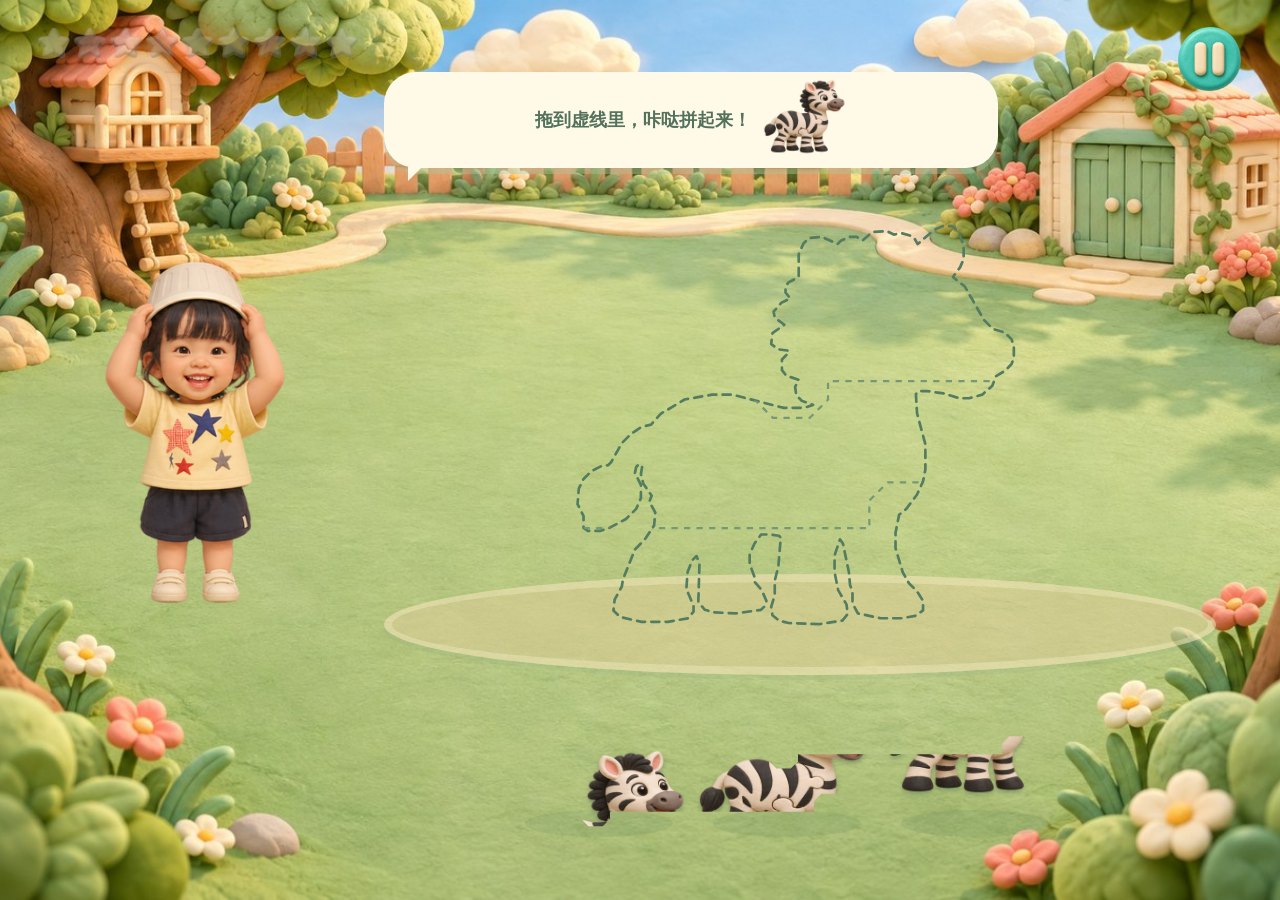
==== games/bucket-captain/index.html @ 5b18e88c "feat(bucket-captain): add personalized randomized drag puzzles" ====
<!doctype html><html lang="zh-CN"><head><meta charset="utf-8"><meta name="viewport" content="width=device-width,initial-scale=1,viewport-fit=cover"><meta name="theme-color" content="#bcd7be"><title>桶桶队长：宝藏大发现</title><link rel="stylesheet" href="game.css?v=169569f08d0a"></head><body><main id="game" class="game"><div class="medals" id="medals" aria-label="完成进度"></div><button class="pause" id="pause" aria-label="暂停" disabled></button><div class="wish"><button id="hint" aria-label="再听一次提示"><span id="instruction">小队长正在准备材料…</span><i class="item" id="wanted" aria-hidden="true"></i></button></div><button id="captain" class="captain" aria-label="和桶桶队长打招呼"><i id="hero" class="hero"></i></button><section class="workshop" aria-label="制作台"><div class="rug"></div><div id="assembly" class="assembly" aria-label="把零件拖到这里"><div id="reference" class="puzzle-reference"></div><div id="slots"></div></div><button id="creation" class="creation item" hidden aria-label="点作品玩耍"><span class="rider" aria-hidden="true"><i class="hero"></i></span></button><div class="build-puff" id="puff" aria-hidden="true">✦</div></section><div class="choices" id="choices" aria-label="拖动拼图零件"></div><button id="next" class="next" hidden aria-label="下一个拼图"><i aria-hidden="true"></i><span>下一站</span></button><div id="feedback" class="feedback" role="status" aria-live="polite"></div><div id="sparkles" aria-hidden="true"></div><div id="menu" class="overlay" hidden><section class="menu" role="dialog" aria-modal="true" aria-labelledby="menu-title"><h1 id="menu-title">小队长，休息一下</h1><div class="menu-actions"><button id="resume" class="menu-option"><i aria-hidden="true"></i><span>继续探险</span></button><button id="sound" class="menu-option" aria-pressed="false"><i aria-hidden="true"></i><span>声音：开</span></button><button id="restart" class="menu-option"><i aria-hidden="true"></i><span>重新探险</span></button></div></section></div></main><script src="game.js?v=169569f08d0a"></script></body></html>
---- games/bucket-captain/game.css ----
:root{font-family:"PingFang SC","Microsoft YaHei",sans-serif;color:#456c58;background:#c9e1cf}*{box-sizing:border-box;-webkit-tap-highlight-color:transparent}html,body{margin:0;width:100%;height:100%;overflow:hidden}button{font:inherit;touch-action:manipulation;cursor:pointer;border:0}button:focus-visible{outline:4px solid #f5c456;outline-offset:4px}[hidden]{display:none!important}.game{position:relative;width:100%;height:100vh;height:var(--screen-height,100vh);overflow:hidden;background:#c9e1cf url('assets/garden.jpg') center/cover no-repeat;isolation:isolate;user-select:none;-webkit-user-select:none}.pause{position:absolute;right:3%;top:3%;z-index:8;width:64px;height:64px;background:url('assets/pause.png') center/contain no-repeat}.medals{position:absolute;left:3%;top:3%;display:flex;z-index:6}.medal{display:block;width:55px;height:55px;margin-right:7px;background:url('assets/star.png') center/contain no-repeat;filter:grayscale(1);opacity:.35}.medal.done{filter:none;opacity:1}.wish{position:absolute;top:10%;left:32%;width:44%;z-index:6}.wish button{position:relative;display:flex;align-items:center;justify-content:center;width:100%;min-height:96px;padding:12px 20px;background:#fff9e8;border-radius:32px;color:#52725c;box-shadow:0 6px 0 #a8c7a466}.wish button:after{content:'';position:absolute;bottom:-13px;left:24px;border-width:14px 14px 0 0;border-style:solid;border-color:#fff9e8 transparent transparent transparent}#instruction{font-size:20px;line-height:1.5;font-weight:700}.item{display:block;background-image:url('assets/items.png');background-repeat:no-repeat;background-size:400% 300%;background-position:calc(var(--c)*33.333333%) calc(var(--r)*50%)}#wanted{width:82px;height:82px;min-width:82px;margin-left:10px}.captain{position:absolute;left:3%;bottom:21%;width:30%;height:58%;z-index:3;padding:0;background:none}.hero{display:block;width:100%;height:100%;background:url('assets/hero.png') 0 center/300% 100% no-repeat;pointer-events:none}.captain.carry{animation:carry 900ms ease-in-out}.captain.cheer{animation:cheer 650ms ease-in-out}.captain.carry .hero{background-position:50% center}.captain.cheer .hero{background-position:100% center}.workshop{position:absolute;left:36%;right:9%;top:30%;bottom:22%}.rug{position:absolute;left:0;right:0;bottom:0;height:32%;border-radius:50%;background:#e6cf9daa;border:8px solid #fff4cd80;box-shadow:0 5px 0 #7da98733}.assembly,.creation{position:absolute;left:15%;top:0;width:70%;height:100%;background-color:transparent;padding:0}.assembly .piece{position:absolute;left:0;top:0;width:100%;height:100%;animation:arrive .5s ease-out}.assembly .piece:nth-child(2){width:52%;height:52%;left:46%;top:40%}.assembly .piece:nth-child(3){width:26%;height:26%;left:38%;top:27%}.creation{transform-origin:center 85%}.build-puff{position:absolute;left:45%;top:45%;font-size:100px;color:#fff5ab;opacity:0;pointer-events:none}.build-puff.show{animation:puff .9s ease-out}.choices{position:absolute;bottom:3%;left:29%;right:7%;height:19%;display:flex;align-items:center;justify-content:center;z-index:7}.choice{position:relative;display:block;width:30%;height:100%;min-height:88px;margin:0 1.5%;border-radius:30px;background:#fff9e8ef;box-shadow:0 6px 0 #adbd8a88;padding:4px}.choice .item{width:100%;height:100%;pointer-events:none}.choice.suggest{animation:nudge 1s ease-in-out 2;box-shadow:0 0 0 5px #f9d774,0 6px 0 #adbd8a88}.choice.nope{animation:nudge .45s}.choice:active{transform:scale(.95)}.wood{background:#b88a57 url('assets/sign.png') center/100% 100% no-repeat;color:#fff6de;text-shadow:0 1px #9c7044;border-radius:18px;padding:24px 20px 12px;font-weight:700;min-height:70px}.next{position:absolute;right:20%;bottom:4%;z-index:7;min-width:220px;min-height:84px;font-size:20px}.feedback{position:absolute;bottom:24%;left:31%;right:4%;text-align:center;font-size:17px;font-weight:bold;color:#466f58;text-shadow:0 1px #fff9db;pointer-events:none}.overlay{position:absolute;inset:0;background:#294c4866;z-index:30;display:flex;align-items:center;justify-content:center}.menu{background:#fff9e8;border:6px solid #f3d798;border-radius:32px;padding:26px;width:340px;max-width:90%;text-align:center}.menu h1{font-size:23px}.menu .wood{display:block;width:100%;margin-top:10px}.overlay.paused~*{animation-play-state:paused}.game.paused *{animation-play-state:paused!important}.burst{position:absolute;width:15px;height:15px;background:url('assets/star.png') center/contain no-repeat;z-index:15;pointer-events:none;animation:burst 1.2s forwards}.creation.rocket{animation:rocket 1.8s ease-in-out}.creation.monster{animation:dance 1.4s ease-in-out}.creation.park{animation:swing 1.6s ease-in-out}.task-1{background-position:40% center}.task-2{background-position:60% center}@keyframes carry{50%{transform:translateX(35%) translateY(-5%)}}@keyframes cheer{50%{transform:translateY(-15px) rotate(-4deg)}}@keyframes arrive{from{opacity:0;transform:translate(-100px,30px) scale(.5)}to{opacity:1;transform:none}}@keyframes puff{30%{opacity:1;transform:scale(1.6) rotate(40deg)}to{opacity:0;transform:scale(2.2) rotate(80deg)}}@keyframes nudge{25%,75%{transform:rotate(-5deg)}50%{transform:rotate(5deg)}}@keyframes rocket{25%{transform:translateY(10px) rotate(-4deg)}65%{transform:translateY(-65vh) rotate(8deg)}66%{opacity:0}67%{transform:translateY(20px);opacity:0}to{transform:none;opacity:1}}@keyframes dance{25%{transform:rotate(-12deg) translateY(-15px)}50%{transform:rotate(12deg)}75%{transform:rotate(-8deg) translateY(-20px)}}@keyframes swing{25%,75%{transform:rotate(-9deg)}50%{transform:rotate(9deg)}}@keyframes burst{to{transform:translate(var(--dx),var(--dy)) rotate(120deg);opacity:0}}
@media(orientation:portrait){.wish{left:10%;width:73%;top:13%}.wish button{min-height:86px}#instruction{font-size:19px}.captain{left:-1%;bottom:25%;width:43%;height:43%}.workshop{left:34%;right:2%;top:32%;bottom:28%}.choices{left:5%;right:5%;bottom:5%;height:18%}.feedback{bottom:25%;left:10%;right:10%}.next{right:20%;left:20%;min-width:0;bottom:6%}.medal{width:45px;height:45px}.pause{width:55px;height:55px}.hero{background-size:300% 100%}}
@media(max-width:600px){#instruction{font-size:16px}#wanted{width:65px;height:65px;min-width:65px}.choice{border-radius:22px}.medal{width:35px;height:35px}.pause{width:48px;height:48px}.feedback{font-size:14px}}@media(prefers-reduced-motion:reduce){*,*:before{animation-duration:.01ms!important;transition-duration:.01ms!important}}
.hero{height:0;padding-bottom:100%;position:absolute;top:50%;transform:translateY(-50%)}.choice:disabled{opacity:.7}.medals,.wish,.pause,.choices,.next{padding-top:env(safe-area-inset-top,0px)}
.rider{display:none;position:absolute;left:40%;top:28%;width:24%;height:24%;overflow:hidden;border:3px solid #73bdd0;border-radius:50%;background:#f8e7b7;pointer-events:none}.creation.rocket .rider{display:block}.rider .hero{width:250%;height:250%;padding:0;left:-75%;top:-12%;transform:none;background-size:300% 100%}

.wood{background-size:100% auto;background-position:center 68%}
/* 材料直接散放在草地上，保留完整、宽松的触摸范围。 */
.choices{height:24%;bottom:1%;left:29%;right:6%;align-items:center}.choice{flex:none;width:30%;height:100%;min-height:88px;margin:0 4px;padding:0;background:transparent;border-radius:0;box-shadow:none;overflow:visible}.choice:before{content:'';position:absolute;left:9%;right:9%;bottom:6%;height:15%;background:#4d785335;border-radius:50%;transform:rotate(var(--tilt,0deg));pointer-events:none}.choice .item{position:absolute;left:5%;top:5%;width:90%;height:90%;transform:rotate(var(--tilt,0deg));pointer-events:none;filter:drop-shadow(0 4px 2px #46694a20)}.choice:nth-child(1){--tilt:-9deg;top:8px}.choice:nth-child(2){--tilt:6deg;top:-10px}.choice:nth-child(3){--tilt:-4deg;top:5px}.choice.suggest{box-shadow:none;animation:nudge 1s ease-in-out 2}.choice.suggest:after{content:'';position:absolute;inset:2%;border:3px dashed #f4c355;border-radius:45%;pointer-events:none}.choice.suggest .item{filter:drop-shadow(0 0 7px #ffe88d)}.choice:disabled{opacity:.8}.choice:focus-visible{outline:3px dashed #f4c355;outline-offset:0;border-radius:35%}.assembly .piece[data-art="12"]{left:10%;top:25%;width:65%;height:50%}.assembly .piece[data-art="13"]{left:58%;top:0;width:42%;height:65%}.assembly .piece[data-art="14"]{left:12%;top:53%;width:70%;height:48%}.creation.zebra{animation:zebra-trot 1.8s ease-in-out}@keyframes zebra-trot{20%{transform:translate(-18px,-10px) rotate(-3deg)}40%{transform:translate(15px,0) rotate(2deg)}60%{transform:translate(35px,-12px) rotate(-2deg)}80%{transform:translate(10px,0)}to{transform:none}}
.menu{width:540px;max-width:92%;padding:28px 24px 24px;border:4px solid #f1d8a8;border-radius:35px;box-shadow:0 10px 0 #52735d22}.menu h1{font-size:24px;margin:0 0 22px}.menu-actions{display:flex;justify-content:center;align-items:flex-start}.menu-option{display:block;flex:1;min-width:0;margin:0 8px;padding:0;background:transparent;color:#4d6d5b;font-weight:bold}.menu-option i{display:block;width:100%;height:112px;background-image:url('assets/menu-icons.png');background-size:300% 100%;background-repeat:no-repeat;pointer-events:none}.menu-option span{display:block;margin-top:7px;font-size:16px;line-height:1.5}.menu-option:active{transform:scale(.95)}#resume i{background-position:0 center}#sound i{background-position:50% center}#restart i{background-position:100% center}#sound[aria-pressed=true] i{filter:grayscale(1);opacity:.55}
@media(orientation:portrait){.choices{left:3%;right:3%;bottom:2%;height:22%}}@media(max-width:600px){.menu{padding:24px 12px}.menu-option{margin:0 4px}.menu-option i{height:90px}.menu-option span{font-size:13px}.menu h1{font-size:21px}.medal{width:31px;height:31px}}@media(prefers-reduced-motion:reduce){.creation.zebra{animation:none}.choice.nope,.choice.suggest{animation:none}}

.menu-option{max-width:130px}.menu-option i{height:0;padding-bottom:100%}
/* 成品轮廓和精确注册的三块互锁拼图，共用同一张成品图。 */
.workshop{left:30%;right:5%;top:24%;bottom:25%}.assembly{pointer-events:none}.assembly.completed{visibility:hidden}.puzzle-reference,.puzzle-slot,.drag-piece,.puzzle-art{position:absolute;left:0;top:0;width:100%;height:100%;background-size:100% 100%;background-repeat:no-repeat;pointer-events:none}.puzzle-reference{opacity:.24;filter:grayscale(.45)}#slots{position:absolute;inset:0}.puzzle-slot{opacity:.08;transition:opacity .15s,filter .15s}.puzzle-slot.hot,.puzzle-slot.hinted{opacity:.6;filter:sepia(.65) saturate(1.8) drop-shadow(0 0 5px #ffe091)}.puzzle-slot.filled{opacity:1;filter:none;animation:click-fit .3s ease-out}.jigsaw-0{-webkit-clip-path:polygon(0 0,100% 0,100% 36%,56% 36%,56% 40%,52% 44%,44% 44%,40% 40%,40% 36%,0 36%);clip-path:polygon(0 0,100% 0,100% 36%,56% 36%,56% 40%,52% 44%,44% 44%,40% 40%,40% 36%,0 36%)}.jigsaw-1{-webkit-clip-path:polygon(0 36%,40% 36%,40% 40%,44% 44%,52% 44%,56% 40%,56% 36%,100% 36%,100% 68%,81% 68%,81% 62%,77% 58%,69% 58%,65% 62%,65% 68%,0 68%);clip-path:polygon(0 36%,40% 36%,40% 40%,44% 44%,52% 44%,56% 40%,56% 36%,100% 36%,100% 68%,81% 68%,81% 62%,77% 58%,69% 58%,65% 62%,65% 68%,0 68%)}.jigsaw-2{-webkit-clip-path:polygon(0 68%,65% 68%,65% 62%,69% 58%,77% 58%,81% 62%,81% 68%,100% 68%,100% 100%,0 100%);clip-path:polygon(0 68%,65% 68%,65% 62%,69% 58%,77% 58%,81% 62%,81% 68%,100% 68%,100% 100%,0 100%)}.choice.puzzle-choice{touch-action:none;-webkit-touch-callout:none;overflow:visible}.choice.puzzle-choice:before{bottom:20%;opacity:.6}.puzzle-art{filter:drop-shadow(0 3px 2px #36584255)}.puzzle-choice:nth-child(n){top:0;--tilt:0deg}.puzzle-choice.placed{opacity:0!important;pointer-events:none}.drag-origin{opacity:.18}.drag-piece{z-index:25;left:auto;top:auto;will-change:left,top;filter:drop-shadow(0 8px 6px #31533b50);pointer-events:none}.game.dragging{touch-action:none}.choice.suggest:after{display:none}.choice.suggest{animation:piece-nudge .9s ease-in-out 2}.choice.suggest .puzzle-art{filter:drop-shadow(0 0 6px #ffdf6c)}.captain{left:1%;width:27%;bottom:23%}.feedback{bottom:25%;font-size:16px}#wanted{display:none}#instruction{font-size:19px}.wish{top:8%;left:30%;width:48%}.wish button{min-height:70px;padding:15px}.rug{height:22%;opacity:.7}@keyframes click-fit{0%{filter:brightness(1.7)}50%{filter:brightness(1.2)}100%{filter:none}}@keyframes piece-nudge{50%{transform:translateY(-10px)}}@media(orientation:portrait){.workshop{left:19%;right:3%;top:27%;bottom:28%}.captain{left:-6%;width:30%;height:32%;bottom:25%;z-index:4}.wish{left:7%;width:79%;top:12%}.feedback{left:5%;right:5%;bottom:25%;font-size:14px}.choices{left:3%;right:3%;bottom:2%}}@media(max-width:600px){#instruction{font-size:15px}.wish button{min-height:60px;padding:12px}.captain{width:32%;left:-6%}}@media(prefers-reduced-motion:reduce){.puzzle-slot.filled,.choice.suggest{animation:none}}
/* 完整软陶箭头按钮，不裁切木牌。 */
.next{left:auto;right:12%;bottom:3%;width:120px;height:132px;min-width:0;min-height:0;padding:0;background:transparent;border:0;border-radius:0;box-shadow:none;color:#3e6c54;text-shadow:0 1px #fff7db;font-size:18px;text-align:center}.next i{display:block;width:100px;height:100px;margin:0 auto 5px;background:url('assets/next.png') center/contain no-repeat;pointer-events:none}.next span{display:block;line-height:1.4;white-space:nowrap}.next:active i{transform:scale(.93)}.medals{max-width:70%;flex-wrap:wrap}.medal{width:32px;height:32px;margin-right:4px}.creation.giraffe{animation:swing 1.6s ease-in-out}.creation.ultraman{animation:dance 1.3s ease-in-out}.creation.bear{animation:dance 1.6s ease-in-out}.creation.koala{animation:swing 1.8s ease-in-out}.creation.cake{animation:cheer 1.4s ease-in-out}@media(orientation:portrait){.next{left:auto;right:10%;bottom:3%;width:120px;height:132px;min-width:0}}@media(max-width:600px){.medal{width:23px;height:23px;margin-right:3px}.next{width:110px;height:120px;font-size:16px}.next i{width:88px;height:88px}}
/* 只显示虚线轮廓，成品参考放在对话气泡里。 */
.puzzle-reference{opacity:1;filter:none;background-size:100% 100%}.puzzle-slot{opacity:0}.puzzle-slot.hot,.puzzle-slot.hinted{opacity:0;filter:none}.puzzle-slot.filled{opacity:1}.puzzle-slot.hot:before,.puzzle-slot.hinted:before{content:'';position:absolute;inset:0;background:#fff1aa77}.wish #wanted{display:block;width:84px;height:84px;min-width:84px;margin-left:12px;flex:none;background-repeat:no-repeat}#instruction{font-size:18px}.wish button{min-height:92px;padding:6px 15px}.drag-piece{filter:drop-shadow(0 7px 6px #31533b55)}@media(max-width:600px){.wish #wanted{width:65px;height:65px;min-width:65px;margin-left:7px}#instruction{font-size:14px}.wish button{min-height:72px}}
.puzzle-slot.hot,.puzzle-slot.hinted{opacity:1;filter:drop-shadow(0 0 4px #ffcf45);background-image:var(--outline-art)!important;background-color:transparent}.puzzle-slot.hot:before,.puzzle-slot.hinted:before{display:none}
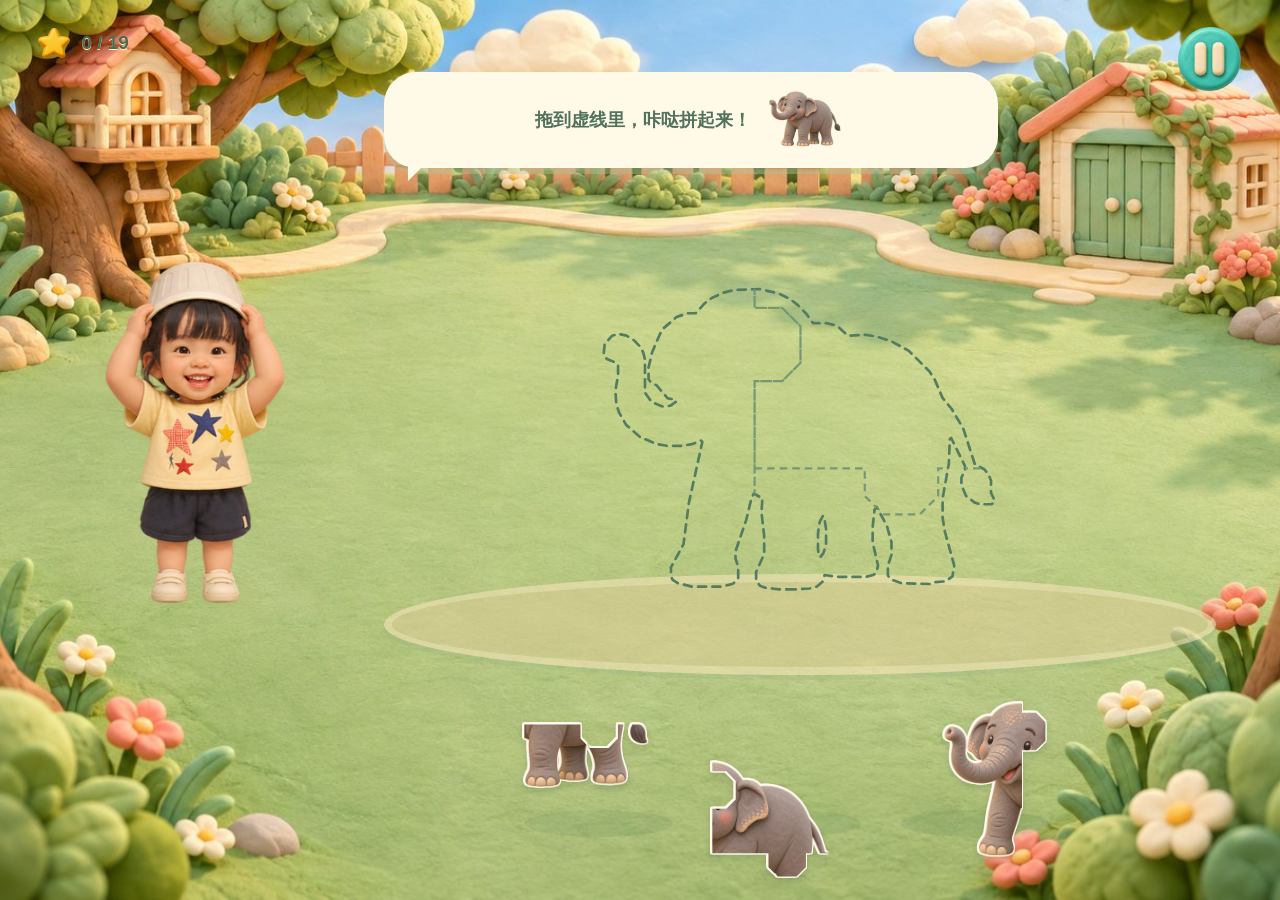
==== commit 424381ae: "feat(bucket-captain): add safari animals and varied puzzle layouts" ====
--- a/games/bucket-captain/index.html
+++ b/games/bucket-captain/index.html
@@ -1 +1 @@
-<!doctype html><html lang="zh-CN"><head><meta charset="utf-8"><meta name="viewport" content="width=device-width,initial-scale=1,viewport-fit=cover"><meta name="theme-color" content="#bcd7be"><title>桶桶队长：宝藏大发现</title><link rel="stylesheet" href="game.css?v=169569f08d0a"></head><body><main id="game" class="game"><div class="medals" id="medals" aria-label="完成进度"></div><button class="pause" id="pause" aria-label="暂停" disabled></button><div class="wish"><button id="hint" aria-label="再听一次提示"><span id="instruction">小队长正在准备材料…</span><i class="item" id="wanted" aria-hidden="true"></i></button></div><button id="captain" class="captain" aria-label="和桶桶队长打招呼"><i id="hero" class="hero"></i></button><section class="workshop" aria-label="制作台"><div class="rug"></div><div id="assembly" class="assembly" aria-label="把零件拖到这里"><div id="reference" class="puzzle-reference"></div><div id="slots"></div></div><button id="creation" class="creation item" hidden aria-label="点作品玩耍"><span class="rider" aria-hidden="true"><i class="hero"></i></span></button><div class="build-puff" id="puff" aria-hidden="true">✦</div></section><div class="choices" id="choices" aria-label="拖动拼图零件"></div><button id="next" class="next" hidden aria-label="下一个拼图"><i aria-hidden="true"></i><span>下一站</span></button><div id="feedback" class="feedback" role="status" aria-live="polite"></div><div id="sparkles" aria-hidden="true"></div><div id="menu" class="overlay" hidden><section class="menu" role="dialog" aria-modal="true" aria-labelledby="menu-title"><h1 id="menu-title">小队长，休息一下</h1><div class="menu-actions"><button id="resume" class="menu-option"><i aria-hidden="true"></i><span>继续探险</span></button><button id="sound" class="menu-option" aria-pressed="false"><i aria-hidden="true"></i><span>声音：开</span></button><button id="restart" class="menu-option"><i aria-hidden="true"></i><span>重新探险</span></button></div></section></div></main><script src="game.js?v=169569f08d0a"></script></body></html>
+<!doctype html><html lang="zh-CN"><head><meta charset="utf-8"><meta name="viewport" content="width=device-width,initial-scale=1,viewport-fit=cover"><meta name="theme-color" content="#bcd7be"><title>桶桶队长：宝藏大发现</title><link rel="stylesheet" href="game.css?v=7e48803a6aa9"></head><body><main id="game" class="game"><div class="medals" id="medals" aria-label="完成进度"></div><button class="pause" id="pause" aria-label="暂停" disabled></button><div class="wish"><button id="hint" aria-label="再听一次提示"><span id="instruction">小队长正在准备材料…</span><i class="item" id="wanted" aria-hidden="true"></i></button></div><button id="captain" class="captain" aria-label="和桶桶队长打招呼"><i id="hero" class="hero"></i></button><section class="workshop" aria-label="制作台"><div class="rug"></div><div id="assembly" class="assembly" aria-label="把零件拖到这里"><div id="reference" class="puzzle-reference"></div><div id="slots"></div></div><button id="creation" class="creation item" hidden aria-label="点作品玩耍"><span class="rider" aria-hidden="true"><i class="hero"></i></span></button><div class="build-puff" id="puff" aria-hidden="true">✦</div></section><div class="choices" id="choices" aria-label="拖动拼图零件"></div><button id="next" class="next" hidden aria-label="下一个拼图"><i aria-hidden="true"></i><span>下一站</span></button><div id="feedback" class="feedback" role="status" aria-live="polite"></div><div id="sparkles" aria-hidden="true"></div><div id="menu" class="overlay" hidden><section class="menu" role="dialog" aria-modal="true" aria-labelledby="menu-title"><h1 id="menu-title">小队长，休息一下</h1><div class="menu-actions"><button id="resume" class="menu-option"><i aria-hidden="true"></i><span>继续探险</span></button><button id="sound" class="menu-option" aria-pressed="false"><i aria-hidden="true"></i><span>声音：开</span></button><button id="restart" class="menu-option"><i aria-hidden="true"></i><span>重新探险</span></button></div></section></div></main><script src="game.js?v=7e48803a6aa9"></script></body></html>
--- a/games/bucket-captain/game.css
+++ b/games/bucket-captain/game.css
@@ -18,3 +18,6 @@
 /* 只显示虚线轮廓，成品参考放在对话气泡里。 */
 .puzzle-reference{opacity:1;filter:none;background-size:100% 100%}.puzzle-slot{opacity:0}.puzzle-slot.hot,.puzzle-slot.hinted{opacity:0;filter:none}.puzzle-slot.filled{opacity:1}.puzzle-slot.hot:before,.puzzle-slot.hinted:before{content:'';position:absolute;inset:0;background:#fff1aa77}.wish #wanted{display:block;width:84px;height:84px;min-width:84px;margin-left:12px;flex:none;background-repeat:no-repeat}#instruction{font-size:18px}.wish button{min-height:92px;padding:6px 15px}.drag-piece{filter:drop-shadow(0 7px 6px #31533b55)}@media(max-width:600px){.wish #wanted{width:65px;height:65px;min-width:65px;margin-left:7px}#instruction{font-size:14px}.wish button{min-height:72px}}
 .puzzle-slot.hot,.puzzle-slot.hinted{opacity:1;filter:drop-shadow(0 0 4px #ffcf45);background-image:var(--outline-art)!important;background-color:transparent}.puzzle-slot.hot:before,.puzzle-slot.hinted:before{display:none}
+/* 白边绘制在裁切后的组合层，拼缝边缘也清晰可见。 */
+.puzzle-cut{position:absolute;left:0;top:0;width:100%;height:100%;background-size:100% 100%;background-repeat:no-repeat;pointer-events:none}.puzzle-art,.drag-piece{background:none!important;filter:drop-shadow(1.5px 0 0 #fff9ed) drop-shadow(-1.5px 0 0 #fff9ed) drop-shadow(0 1.5px 0 #fff9ed) drop-shadow(0 -1.5px 0 #fff9ed) drop-shadow(0 4px 3px #36584233)}.puzzle-slot.filled{filter:drop-shadow(1px 0 0 #fff9ed) drop-shadow(-1px 0 0 #fff9ed) drop-shadow(0 1px 0 #fff9ed) drop-shadow(0 -1px 0 #fff9ed)}.puzzle-slot.hot,.puzzle-slot.hinted{background:none!important;filter:drop-shadow(0 0 5px #f5cb45)}.puzzle-slot.hot .puzzle-cut,.puzzle-slot.hinted .puzzle-cut{background-image:var(--outline-art)!important}.choice .puzzle-art{pointer-events:none}.choice .puzzle-cut{pointer-events:auto}.choice:disabled .puzzle-cut{pointer-events:none}.medal-count{display:block;align-self:center;font-size:19px;font-weight:bold;color:#496c52;text-shadow:0 1px #fff2cc;line-height:32px;padding:0 7px}.creation.safari{animation:dance 1.7s ease-in-out}@media(max-width:600px){.medal-count{font-size:16px;line-height:23px}}
+.item{background-image:none}
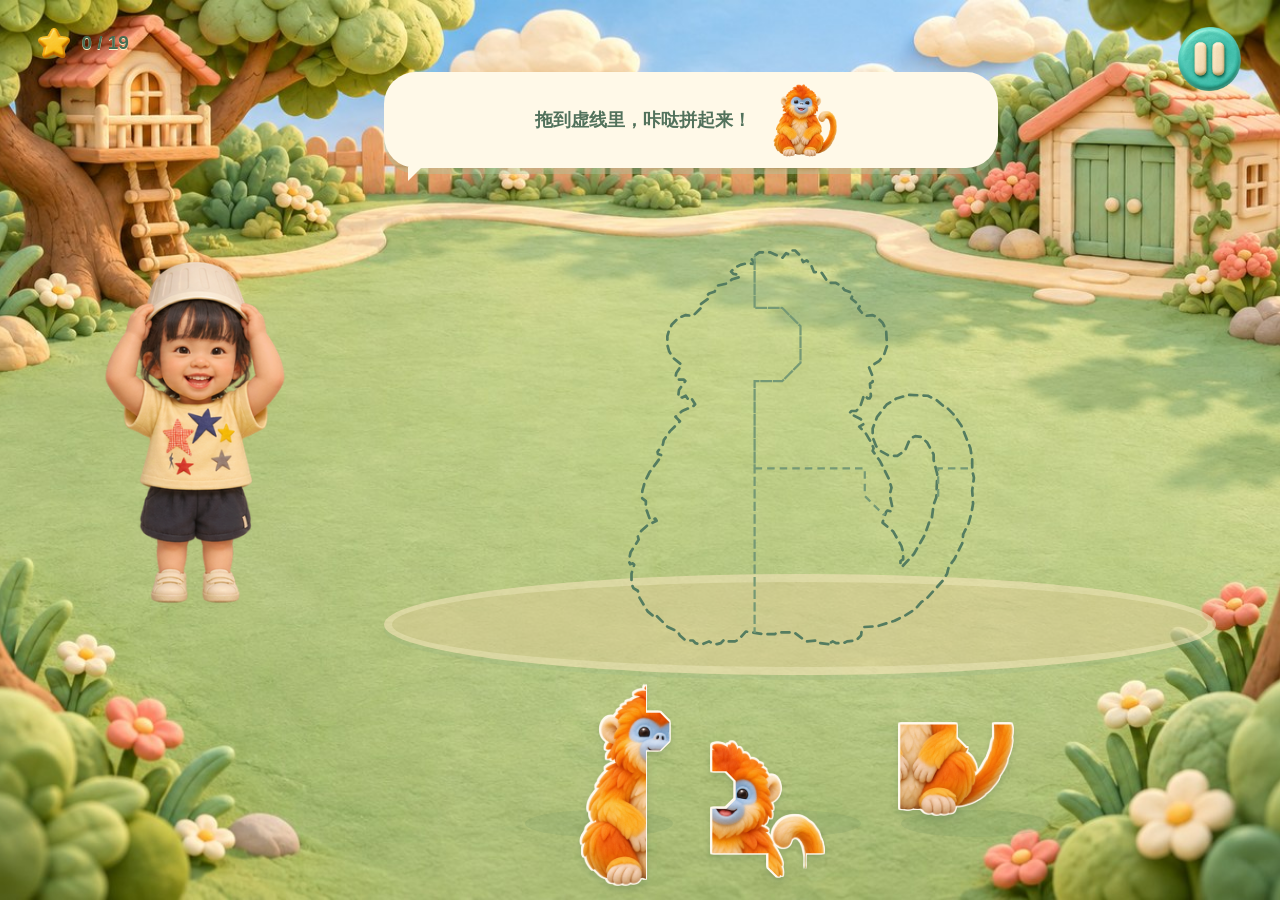
==== commit ab2e090d: "feat(bucket-captain): enhance puzzle snap audio and feedback" ====
--- a/games/bucket-captain/index.html
+++ b/games/bucket-captain/index.html
@@ -1 +1 @@
-<!doctype html><html lang="zh-CN"><head><meta charset="utf-8"><meta name="viewport" content="width=device-width,initial-scale=1,viewport-fit=cover"><meta name="theme-color" content="#bcd7be"><title>桶桶队长：宝藏大发现</title><link rel="stylesheet" href="game.css?v=7e48803a6aa9"></head><body><main id="game" class="game"><div class="medals" id="medals" aria-label="完成进度"></div><button class="pause" id="pause" aria-label="暂停" disabled></button><div class="wish"><button id="hint" aria-label="再听一次提示"><span id="instruction">小队长正在准备材料…</span><i class="item" id="wanted" aria-hidden="true"></i></button></div><button id="captain" class="captain" aria-label="和桶桶队长打招呼"><i id="hero" class="hero"></i></button><section class="workshop" aria-label="制作台"><div class="rug"></div><div id="assembly" class="assembly" aria-label="把零件拖到这里"><div id="reference" class="puzzle-reference"></div><div id="slots"></div></div><button id="creation" class="creation item" hidden aria-label="点作品玩耍"><span class="rider" aria-hidden="true"><i class="hero"></i></span></button><div class="build-puff" id="puff" aria-hidden="true">✦</div></section><div class="choices" id="choices" aria-label="拖动拼图零件"></div><button id="next" class="next" hidden aria-label="下一个拼图"><i aria-hidden="true"></i><span>下一站</span></button><div id="feedback" class="feedback" role="status" aria-live="polite"></div><div id="sparkles" aria-hidden="true"></div><div id="menu" class="overlay" hidden><section class="menu" role="dialog" aria-modal="true" aria-labelledby="menu-title"><h1 id="menu-title">小队长，休息一下</h1><div class="menu-actions"><button id="resume" class="menu-option"><i aria-hidden="true"></i><span>继续探险</span></button><button id="sound" class="menu-option" aria-pressed="false"><i aria-hidden="true"></i><span>声音：开</span></button><button id="restart" class="menu-option"><i aria-hidden="true"></i><span>重新探险</span></button></div></section></div></main><script src="game.js?v=7e48803a6aa9"></script></body></html>
+<!doctype html><html lang="zh-CN"><head><meta charset="utf-8"><meta name="viewport" content="width=device-width,initial-scale=1,viewport-fit=cover"><meta name="theme-color" content="#bcd7be"><title>桶桶队长：宝藏大发现</title><link rel="stylesheet" href="game.css?v=7d29ce2034f9"></head><body><main id="game" class="game"><div class="medals" id="medals" aria-label="完成进度"></div><button class="pause" id="pause" aria-label="暂停" disabled></button><div class="wish"><button id="hint" aria-label="再听一次提示"><span id="instruction">小队长正在准备材料…</span><i class="item" id="wanted" aria-hidden="true"></i></button></div><button id="captain" class="captain" aria-label="和桶桶队长打招呼"><i id="hero" class="hero"></i></button><section class="workshop" aria-label="制作台"><div class="rug"></div><div id="assembly" class="assembly" aria-label="把零件拖到这里"><div id="reference" class="puzzle-reference"></div><div id="slots"></div></div><button id="creation" class="creation item" hidden aria-label="点作品玩耍"><span class="rider" aria-hidden="true"><i class="hero"></i></span></button><div class="build-puff" id="puff" aria-hidden="true">✦</div></section><div class="choices" id="choices" aria-label="拖动拼图零件"></div><button id="next" class="next" hidden aria-label="下一个拼图"><i aria-hidden="true"></i><span>下一站</span></button><div id="feedback" class="feedback" role="status" aria-live="polite"></div><div id="sparkles" aria-hidden="true"></div><div id="menu" class="overlay" hidden><section class="menu" role="dialog" aria-modal="true" aria-labelledby="menu-title"><h1 id="menu-title">小队长，休息一下</h1><div class="menu-actions"><button id="resume" class="menu-option"><i aria-hidden="true"></i><span>继续探险</span></button><button id="sound" class="menu-option" aria-pressed="false"><i aria-hidden="true"></i><span>声音：开</span></button><button id="restart" class="menu-option"><i aria-hidden="true"></i><span>重新探险</span></button></div></section></div></main><script src="game.js?v=7d29ce2034f9"></script></body></html>
--- a/games/bucket-captain/game.css
+++ b/games/bucket-captain/game.css
@@ -21,3 +21,5 @@
 /* 白边绘制在裁切后的组合层，拼缝边缘也清晰可见。 */
 .puzzle-cut{position:absolute;left:0;top:0;width:100%;height:100%;background-size:100% 100%;background-repeat:no-repeat;pointer-events:none}.puzzle-art,.drag-piece{background:none!important;filter:drop-shadow(1.5px 0 0 #fff9ed) drop-shadow(-1.5px 0 0 #fff9ed) drop-shadow(0 1.5px 0 #fff9ed) drop-shadow(0 -1.5px 0 #fff9ed) drop-shadow(0 4px 3px #36584233)}.puzzle-slot.filled{filter:drop-shadow(1px 0 0 #fff9ed) drop-shadow(-1px 0 0 #fff9ed) drop-shadow(0 1px 0 #fff9ed) drop-shadow(0 -1px 0 #fff9ed)}.puzzle-slot.hot,.puzzle-slot.hinted{background:none!important;filter:drop-shadow(0 0 5px #f5cb45)}.puzzle-slot.hot .puzzle-cut,.puzzle-slot.hinted .puzzle-cut{background-image:var(--outline-art)!important}.choice .puzzle-art{pointer-events:none}.choice .puzzle-cut{pointer-events:auto}.choice:disabled .puzzle-cut{pointer-events:none}.medal-count{display:block;align-self:center;font-size:19px;font-weight:bold;color:#496c52;text-shadow:0 1px #fff2cc;line-height:32px;padding:0 7px}.creation.safari{animation:dance 1.7s ease-in-out}@media(max-width:600px){.medal-count{font-size:16px;line-height:23px}}
 .item{background-image:none}
+/* 吸附反馈：先压合、再回弹，接缝暖光与四颗短促星屑同拍。 */
+.puzzle-slot.filled.snap-seated{animation:seat-press .34s cubic-bezier(.2,.8,.25,1) both}.snap-seated .puzzle-cut{animation:seam-warmth .38s ease-out both}.snap-ring{position:absolute;width:54px;height:54px;margin:-27px;border:3px solid #fff5bc;border-radius:50%;z-index:16;pointer-events:none;animation:seat-ring .48s ease-out both;box-shadow:0 0 0 3px #edca6b44}.snap-ring.final{width:76px;height:76px;margin:-38px;border-color:#ffe29a;animation-duration:.55s}.snap-spark{position:absolute;width:13px;height:13px;margin:-6px;background:url('assets/star.png') center/contain no-repeat;animation:seat-spark .46s ease-out both;pointer-events:none}.creation.assembled-pop{animation:assembled-pop .5s cubic-bezier(.2,.8,.25,1) both}@keyframes seat-press{0%{transform:scale(1.035)}24%{transform:scale(.975,.96)}58%{transform:scale(1.012,1.025)}100%{transform:scale(1)}}@keyframes seam-warmth{0%{filter:brightness(1.5) saturate(.85)}45%{filter:brightness(1.12)}100%{filter:none}}@keyframes seat-ring{0%{opacity:0;transform:scale(.45)}18%{opacity:.95}100%{opacity:0;transform:scale(1.5)}}@keyframes seat-spark{0%{opacity:0;transform:translate(0,0) scale(.4)}18%{opacity:1}100%{opacity:0;transform:translate(var(--sx),var(--sy)) scale(.45) rotate(45deg)}}@keyframes assembled-pop{0%{transform:scale(.97)}44%{transform:scale(1.035)}100%{transform:scale(1)}}@media(prefers-reduced-motion:reduce){.puzzle-slot.filled.snap-seated,.snap-seated .puzzle-cut,.creation.assembled-pop{animation:none}.snap-ring{display:none}}
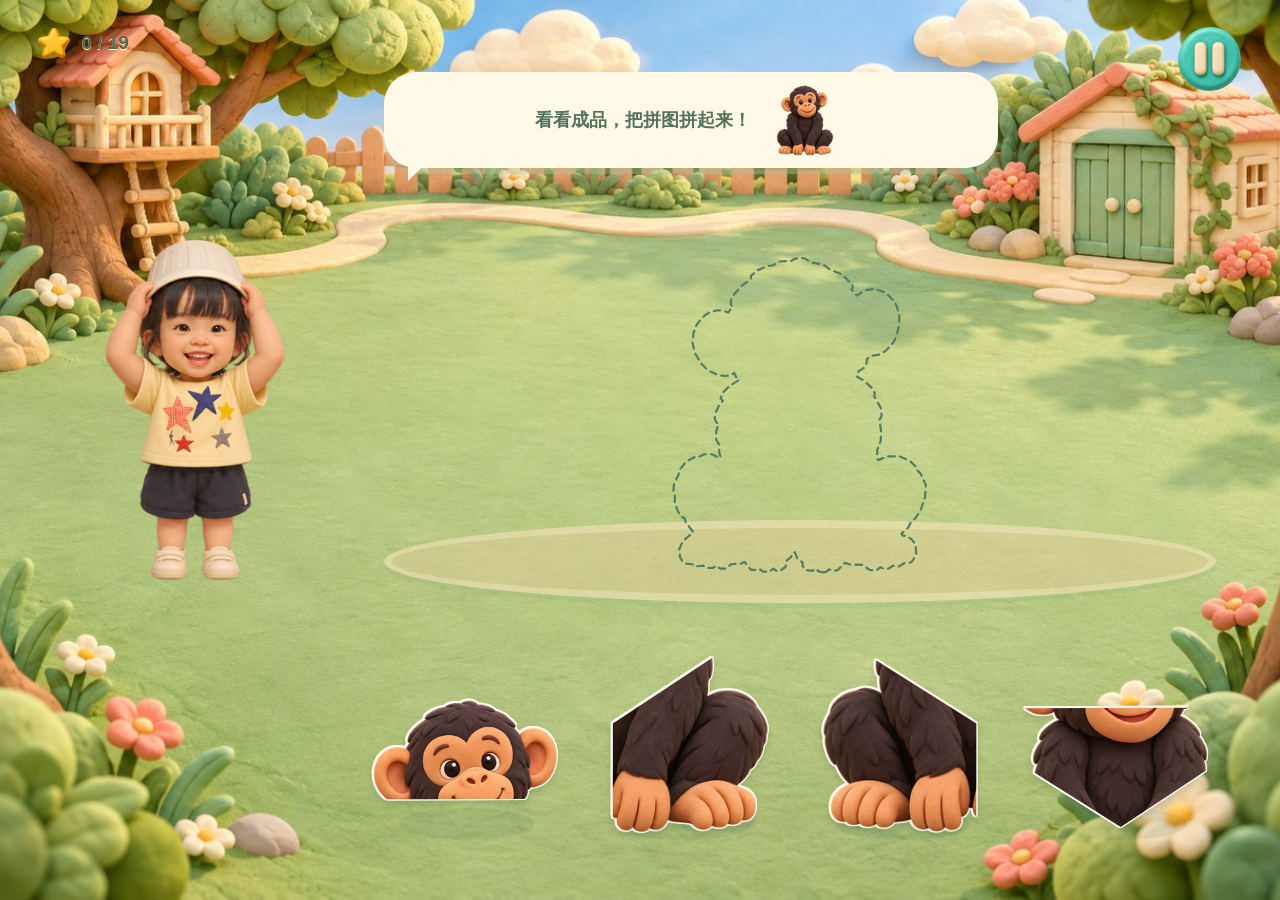
==== commit 27fa232e: "feat(bucket-captain): add progressive puzzle difficulty and original music" ====
--- a/games/bucket-captain/index.html
+++ b/games/bucket-captain/index.html
@@ -1 +1 @@
-<!doctype html><html lang="zh-CN"><head><meta charset="utf-8"><meta name="viewport" content="width=device-width,initial-scale=1,viewport-fit=cover"><meta name="theme-color" content="#bcd7be"><title>桶桶队长：宝藏大发现</title><link rel="stylesheet" href="game.css?v=7d29ce2034f9"></head><body><main id="game" class="game"><div class="medals" id="medals" aria-label="完成进度"></div><button class="pause" id="pause" aria-label="暂停" disabled></button><div class="wish"><button id="hint" aria-label="再听一次提示"><span id="instruction">小队长正在准备材料…</span><i class="item" id="wanted" aria-hidden="true"></i></button></div><button id="captain" class="captain" aria-label="和桶桶队长打招呼"><i id="hero" class="hero"></i></button><section class="workshop" aria-label="制作台"><div class="rug"></div><div id="assembly" class="assembly" aria-label="把零件拖到这里"><div id="reference" class="puzzle-reference"></div><div id="slots"></div></div><button id="creation" class="creation item" hidden aria-label="点作品玩耍"><span class="rider" aria-hidden="true"><i class="hero"></i></span></button><div class="build-puff" id="puff" aria-hidden="true">✦</div></section><div class="choices" id="choices" aria-label="拖动拼图零件"></div><button id="next" class="next" hidden aria-label="下一个拼图"><i aria-hidden="true"></i><span>下一站</span></button><div id="feedback" class="feedback" role="status" aria-live="polite"></div><div id="sparkles" aria-hidden="true"></div><div id="menu" class="overlay" hidden><section class="menu" role="dialog" aria-modal="true" aria-labelledby="menu-title"><h1 id="menu-title">小队长，休息一下</h1><div class="menu-actions"><button id="resume" class="menu-option"><i aria-hidden="true"></i><span>继续探险</span></button><button id="sound" class="menu-option" aria-pressed="false"><i aria-hidden="true"></i><span>声音：开</span></button><button id="restart" class="menu-option"><i aria-hidden="true"></i><span>重新探险</span></button></div></section></div></main><script src="game.js?v=7d29ce2034f9"></script></body></html>
+<!doctype html><html lang="zh-CN"><head><meta charset="utf-8"><meta name="viewport" content="width=device-width,initial-scale=1,viewport-fit=cover"><meta name="theme-color" content="#bcd7be"><title>桶桶队长：宝藏大发现</title><link rel="stylesheet" href="game.css?v=87f9ec5f8569"></head><body><main id="game" class="game"><div class="medals" id="medals" aria-label="完成进度"></div><button class="pause" id="pause" aria-label="暂停" disabled></button><div class="wish"><button id="hint" aria-label="再听一次提示"><span id="instruction">小队长正在准备材料…</span><i class="item" id="wanted" aria-hidden="true"></i></button></div><button id="captain" class="captain" aria-label="和桶桶队长打招呼"><i id="hero" class="hero"></i></button><section class="workshop" aria-label="制作台"><div class="rug"></div><div id="assembly" class="assembly" aria-label="把零件拖到这里"><div id="reference" class="puzzle-reference"></div><div id="slots"></div></div><button id="creation" class="creation item" hidden aria-label="点作品玩耍"><span class="rider" aria-hidden="true"><i class="hero"></i></span></button><div class="build-puff" id="puff" aria-hidden="true">✦</div></section><div class="choices" id="choices" aria-label="拖动拼图零件"></div><button id="next" class="next" hidden aria-label="下一个拼图"><i aria-hidden="true"></i><span>下一站</span></button><div id="feedback" class="feedback" role="status" aria-live="polite"></div><div id="sparkles" aria-hidden="true"></div><div id="menu" class="overlay" hidden><section class="menu" role="dialog" aria-modal="true" aria-labelledby="menu-title"><h1 id="menu-title">小队长，休息一下</h1><div class="menu-actions"><button id="resume" class="menu-option"><i aria-hidden="true"></i><span>继续探险</span></button><button id="sound" class="menu-option" aria-pressed="false"><i aria-hidden="true"></i><span>声音：开</span></button><button id="restart" class="menu-option"><i aria-hidden="true"></i><span>重新探险</span></button></div><div class="difficulty-picker" role="group" aria-label="拼图难度"><button data-difficulty="easy" aria-pressed="false"><i>✦</i><span>轻松</span><small>4 块 · 有分块提示</small></button><button data-difficulty="brain" aria-pressed="true"><i>✦✦</i><span>动脑</span><small>4～6 块 · 逐步升级</small></button><button data-difficulty="challenge" aria-pressed="false"><i>✦✦✦</i><span>挑战</span><small>8 块 · 混入其他零件</small></button></div><p id="difficulty-note">调整难度会重新开始这一幅</p></section></div></main><script src="puzzle-cuts.js?v=87f9ec5f8569"></script><script src="game.js?v=87f9ec5f8569"></script></body></html>
--- a/games/bucket-captain/game.css
+++ b/games/bucket-captain/game.css
@@ -23,3 +23,7 @@
 .item{background-image:none}
 /* 吸附反馈：先压合、再回弹，接缝暖光与四颗短促星屑同拍。 */
 .puzzle-slot.filled.snap-seated{animation:seat-press .34s cubic-bezier(.2,.8,.25,1) both}.snap-seated .puzzle-cut{animation:seam-warmth .38s ease-out both}.snap-ring{position:absolute;width:54px;height:54px;margin:-27px;border:3px solid #fff5bc;border-radius:50%;z-index:16;pointer-events:none;animation:seat-ring .48s ease-out both;box-shadow:0 0 0 3px #edca6b44}.snap-ring.final{width:76px;height:76px;margin:-38px;border-color:#ffe29a;animation-duration:.55s}.snap-spark{position:absolute;width:13px;height:13px;margin:-6px;background:url('assets/star.png') center/contain no-repeat;animation:seat-spark .46s ease-out both;pointer-events:none}.creation.assembled-pop{animation:assembled-pop .5s cubic-bezier(.2,.8,.25,1) both}@keyframes seat-press{0%{transform:scale(1.035)}24%{transform:scale(.975,.96)}58%{transform:scale(1.012,1.025)}100%{transform:scale(1)}}@keyframes seam-warmth{0%{filter:brightness(1.5) saturate(.85)}45%{filter:brightness(1.12)}100%{filter:none}}@keyframes seat-ring{0%{opacity:0;transform:scale(.45)}18%{opacity:.95}100%{opacity:0;transform:scale(1.5)}}@keyframes seat-spark{0%{opacity:0;transform:translate(0,0) scale(.4)}18%{opacity:1}100%{opacity:0;transform:translate(var(--sx),var(--sy)) scale(.45) rotate(45deg)}}@keyframes assembled-pop{0%{transform:scale(.97)}44%{transform:scale(1.035)}100%{transform:scale(1)}}@media(prefers-reduced-motion:reduce){.puzzle-slot.filled.snap-seated,.snap-seated .puzzle-cut,.creation.assembled-pop{animation:none}.snap-ring{display:none}}
+/* Larger thinking puzzles: keep generous touch targets in a two-row grass tray. */
+.workshop{top:25%;bottom:33%}.choices{display:grid;left:28%;right:4%;bottom:1%;height:30%;gap:6px 8px;align-content:center;justify-content:center}.choice.puzzle-choice{margin:0;min-height:0}.choice .puzzle-cut{pointer-events:none}.choice.puzzle-choice:before{left:18%;right:18%;bottom:10%}.captain{bottom:32%;height:45%}.feedback{bottom:32%;font-size:15px}.puzzle-seams{position:absolute;inset:0;width:100%;height:100%;pointer-events:none;fill:none;stroke:#64836a;stroke-width:2.5;stroke-dasharray:7 7}.difficulty-picker{display:flex;gap:10px;border-top:2px solid #e7dec1;margin-top:24px;padding-top:18px}.difficulty-picker button{flex:1;min-width:0;padding:10px 5px 12px;border-radius:20px;background:#edf0da;color:#54705a;border:2px solid transparent;box-shadow:0 4px 0 #d9dfc2}.difficulty-picker button[aria-pressed=true]{background:#fff0b8;border-color:#d4a94b;box-shadow:0 4px 0 #d4a94b}.difficulty-picker i{display:block;min-height:22px;color:#d4a63a;font-size:18px;font-style:normal}.difficulty-picker span{display:block;font-size:18px;font-weight:bold;margin:5px 0}.difficulty-picker small{display:block;font-size:12px;line-height:1.5}#difficulty-note{font-size:13px;color:#76826b;margin:16px 0 0}.menu{max-height:94%;overflow-y:auto}.puzzle-choice.nope{animation:nudge .4s ease-out}
+@media(orientation:portrait){.workshop{left:20%;right:3%;top:28%;bottom:35%}.choices{left:3%;right:3%;height:30%;bottom:1%}.captain{bottom:36%;height:30%;width:29%}.feedback{bottom:33%;left:5%;right:5%}}
+@media(max-width:600px){.difficulty-picker{gap:5px;margin-top:18px;padding-top:14px}.difficulty-picker small{font-size:10px}.difficulty-picker span{font-size:16px}.feedback{font-size:12px}.choices{gap:5px}.menu h1{margin-bottom:12px}.menu-option i{max-width:76px;margin:auto}}
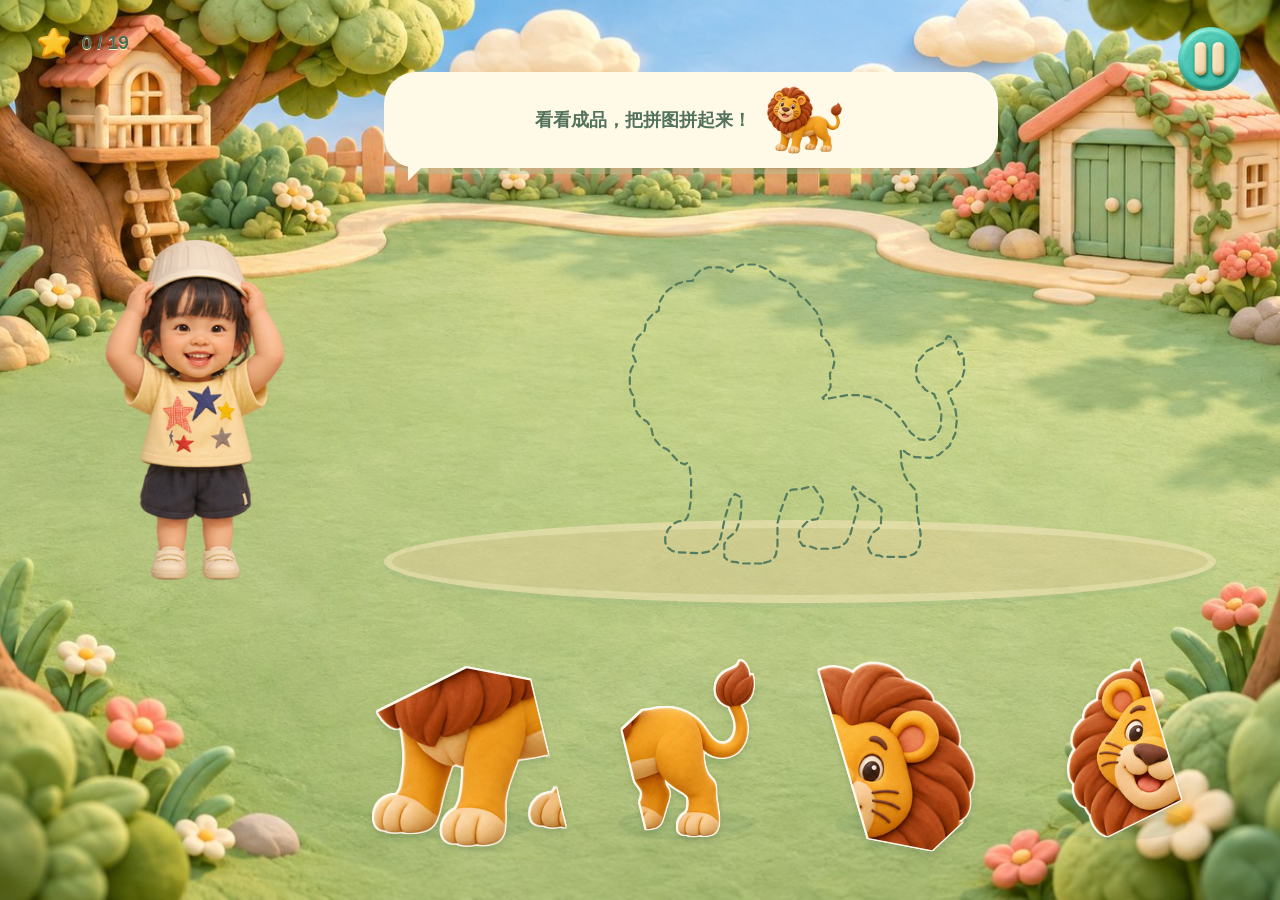
==== commit f78a1fb8: "feat(bucket-captain): add rotation and mixed-picture puzzle modes" ====
--- a/games/bucket-captain/index.html
+++ b/games/bucket-captain/index.html
@@ -1 +1 @@
-<!doctype html><html lang="zh-CN"><head><meta charset="utf-8"><meta name="viewport" content="width=device-width,initial-scale=1,viewport-fit=cover"><meta name="theme-color" content="#bcd7be"><title>桶桶队长：宝藏大发现</title><link rel="stylesheet" href="game.css?v=87f9ec5f8569"></head><body><main id="game" class="game"><div class="medals" id="medals" aria-label="完成进度"></div><button class="pause" id="pause" aria-label="暂停" disabled></button><div class="wish"><button id="hint" aria-label="再听一次提示"><span id="instruction">小队长正在准备材料…</span><i class="item" id="wanted" aria-hidden="true"></i></button></div><button id="captain" class="captain" aria-label="和桶桶队长打招呼"><i id="hero" class="hero"></i></button><section class="workshop" aria-label="制作台"><div class="rug"></div><div id="assembly" class="assembly" aria-label="把零件拖到这里"><div id="reference" class="puzzle-reference"></div><div id="slots"></div></div><button id="creation" class="creation item" hidden aria-label="点作品玩耍"><span class="rider" aria-hidden="true"><i class="hero"></i></span></button><div class="build-puff" id="puff" aria-hidden="true">✦</div></section><div class="choices" id="choices" aria-label="拖动拼图零件"></div><button id="next" class="next" hidden aria-label="下一个拼图"><i aria-hidden="true"></i><span>下一站</span></button><div id="feedback" class="feedback" role="status" aria-live="polite"></div><div id="sparkles" aria-hidden="true"></div><div id="menu" class="overlay" hidden><section class="menu" role="dialog" aria-modal="true" aria-labelledby="menu-title"><h1 id="menu-title">小队长，休息一下</h1><div class="menu-actions"><button id="resume" class="menu-option"><i aria-hidden="true"></i><span>继续探险</span></button><button id="sound" class="menu-option" aria-pressed="false"><i aria-hidden="true"></i><span>声音：开</span></button><button id="restart" class="menu-option"><i aria-hidden="true"></i><span>重新探险</span></button></div><div class="difficulty-picker" role="group" aria-label="拼图难度"><button data-difficulty="easy" aria-pressed="false"><i>✦</i><span>轻松</span><small>4 块 · 有分块提示</small></button><button data-difficulty="brain" aria-pressed="true"><i>✦✦</i><span>动脑</span><small>4～6 块 · 逐步升级</small></button><button data-difficulty="challenge" aria-pressed="false"><i>✦✦✦</i><span>挑战</span><small>8 块 · 混入其他零件</small></button></div><p id="difficulty-note">调整难度会重新开始这一幅</p></section></div></main><script src="puzzle-cuts.js?v=87f9ec5f8569"></script><script src="game.js?v=87f9ec5f8569"></script></body></html>
+<!doctype html><html lang="zh-CN"><head><meta charset="utf-8"><meta name="viewport" content="width=device-width,initial-scale=1,viewport-fit=cover"><meta name="theme-color" content="#bcd7be"><title>桶桶队长：宝藏大发现</title><link rel="stylesheet" href="game.css?v=54d7a864e7fb"></head><body><main id="game" class="game"><div class="medals" id="medals" aria-label="完成进度"></div><button class="pause" id="pause" aria-label="暂停" disabled></button><div class="wish"><button id="hint" aria-label="再听一次提示"><span id="instruction">小队长正在准备材料…</span><i class="item" id="wanted" aria-hidden="true"></i><i class="item" id="wanted2" aria-hidden="true" hidden></i></button></div><button id="captain" class="captain" aria-label="和桶桶队长打招呼"><i id="hero" class="hero"></i></button><section class="workshop" aria-label="制作台"><div class="rug"></div><div id="assembly" class="assembly" aria-label="把零件拖到这里"><div id="reference" class="puzzle-reference"></div><div id="slots"></div></div><div id="assembly2" class="assembly" hidden><div id="reference2" class="puzzle-reference"></div><div id="slots2" class="slots"></div></div><button id="creation2" class="creation item" hidden aria-label="点另一位小伙伴玩耍"></button><button id="creation" class="creation item" hidden aria-label="点作品玩耍"><span class="rider" aria-hidden="true"><i class="hero"></i></span></button><div class="build-puff" id="puff" aria-hidden="true">✦</div></section><div class="choices" id="choices" aria-label="拖动拼图零件"></div><button id="next" class="next" hidden aria-label="下一个拼图"><i aria-hidden="true"></i><span>下一站</span></button><div id="feedback" class="feedback" role="status" aria-live="polite"></div><div id="sparkles" aria-hidden="true"></div><div id="menu" class="overlay" hidden><section class="menu" role="dialog" aria-modal="true" aria-labelledby="menu-title"><h1 id="menu-title">小队长，休息一下</h1><div class="menu-actions"><button id="resume" class="menu-option"><i aria-hidden="true"></i><span>继续探险</span></button><button id="sound" class="menu-option" aria-pressed="false"><i aria-hidden="true"></i><span>声音：开</span></button><button id="restart" class="menu-option"><i aria-hidden="true"></i><span>重新探险</span></button></div><div class="difficulty-picker" role="group" aria-label="拼图难度"><button data-difficulty="easy" aria-pressed="false"><i>✦</i><span>轻松</span><small>4 块 · 有分块提示</small></button><button data-difficulty="brain" aria-pressed="true"><i>✦✦</i><span>动脑</span><small>4～6 块 · 逐步升级</small></button><button data-difficulty="challenge" aria-pressed="false"><i>✦✦✦</i><span>挑战</span><small>8 块 · 混入其他零件</small></button><button data-difficulty="rotate" aria-pressed="false"><i>↻</i><span>空间高手</span><small>8 块 · 判断方向</small></button><button data-difficulty="mix" aria-pressed="false"><i>◇◇</i><span>混拼大师</span><small>双图 · 分类与旋转</small></button></div><p id="difficulty-note">调整难度会重新开始这一幅</p></section></div></main><script src="puzzle-cuts.js?v=54d7a864e7fb"></script><script src="game.js?v=54d7a864e7fb"></script></body></html>
--- a/games/bucket-captain/game.css
+++ b/games/bucket-captain/game.css
@@ -27,3 +27,15 @@
 .workshop{top:25%;bottom:33%}.choices{display:grid;left:28%;right:4%;bottom:1%;height:30%;gap:6px 8px;align-content:center;justify-content:center}.choice.puzzle-choice{margin:0;min-height:0}.choice .puzzle-cut{pointer-events:none}.choice.puzzle-choice:before{left:18%;right:18%;bottom:10%}.captain{bottom:32%;height:45%}.feedback{bottom:32%;font-size:15px}.puzzle-seams{position:absolute;inset:0;width:100%;height:100%;pointer-events:none;fill:none;stroke:#64836a;stroke-width:2.5;stroke-dasharray:7 7}.difficulty-picker{display:flex;gap:10px;border-top:2px solid #e7dec1;margin-top:24px;padding-top:18px}.difficulty-picker button{flex:1;min-width:0;padding:10px 5px 12px;border-radius:20px;background:#edf0da;color:#54705a;border:2px solid transparent;box-shadow:0 4px 0 #d9dfc2}.difficulty-picker button[aria-pressed=true]{background:#fff0b8;border-color:#d4a94b;box-shadow:0 4px 0 #d4a94b}.difficulty-picker i{display:block;min-height:22px;color:#d4a63a;font-size:18px;font-style:normal}.difficulty-picker span{display:block;font-size:18px;font-weight:bold;margin:5px 0}.difficulty-picker small{display:block;font-size:12px;line-height:1.5}#difficulty-note{font-size:13px;color:#76826b;margin:16px 0 0}.menu{max-height:94%;overflow-y:auto}.puzzle-choice.nope{animation:nudge .4s ease-out}
 @media(orientation:portrait){.workshop{left:20%;right:3%;top:28%;bottom:35%}.choices{left:3%;right:3%;height:30%;bottom:1%}.captain{bottom:36%;height:30%;width:29%}.feedback{bottom:33%;left:5%;right:5%}}
 @media(max-width:600px){.difficulty-picker{gap:5px;margin-top:18px;padding-top:14px}.difficulty-picker small{font-size:10px}.difficulty-picker span{font-size:16px}.feedback{font-size:12px}.choices{gap:5px}.menu h1{margin-bottom:12px}.menu-option i{max-width:76px;margin:auto}}
+/* Rotation and two-picture workshops: touch targets stay separate from artwork. */
+.slots{position:absolute;inset:0}.choice .puzzle-art{transition:transform .17s ease-out}.turn-mark{position:absolute;right:0;bottom:0;width:25px;height:25px;display:flex;align-items:center;justify-content:center;border-radius:50%;background:#fff2cfed;border:1px solid #d8bd7b;color:#5b795f;font-size:24px;line-height:1;box-shadow:0 2px 0 #7b8d5b44;pointer-events:none;font-style:normal}.choice.placed .turn-mark{display:none}.difficulty-picker{display:grid;grid-template-columns:repeat(6,minmax(0,1fr));gap:9px}.difficulty-picker button{grid-column:span 2;min-height:92px}.difficulty-picker button:nth-last-child(-n+2){grid-column:span 3}.menu{width:590px}.wish #wanted2{display:block;width:84px;height:84px;min-width:84px;margin-left:8px;flex:none;background-repeat:no-repeat}.mixed-mode .workshop{left:18%;right:3%}.mixed-mode .captain{width:18%;left:-1%;height:35%}.mixed-mode .wish{left:22%;width:61%}.mixed-mode .choices{left:20%;right:4%}.mixed-mode .wish #wanted,.mixed-mode .wish #wanted2{width:74px;height:74px;min-width:74px;margin-left:6px}.board-done .puzzle-reference{opacity:0}.creation.pair-left{animation:pair-left 1.8s ease-in-out}.creation.pair-right{animation:pair-right 1.8s ease-in-out}.mixed-mode .feedback{left:18%;right:3%}
+@keyframes pair-left{20%{transform:translate(14px,-14px) rotate(5deg)}45%{transform:translate(24px,0) rotate(-4deg)}70%{transform:translate(12px,-22px) rotate(5deg)}100%{transform:none}}@keyframes pair-right{20%{transform:translate(-14px,-14px) rotate(-5deg)}45%{transform:translate(-24px,0) rotate(4deg)}70%{transform:translate(-12px,-22px) rotate(-5deg)}100%{transform:none}}
+@media(orientation:portrait){.mixed-mode .workshop{left:3%;right:3%;top:30%;bottom:34%}.mixed-mode .captain{width:20%;left:-3%;height:23%;bottom:35%;z-index:1;opacity:.9}.mixed-mode .wish{left:7%;width:79%;top:12%}.mixed-mode .choices{left:3%;right:3%}.mixed-mode .feedback{left:3%;right:3%}.mixed-mode .rug{height:25%}}
+@media(max-width:600px){.mixed-mode .wish #wanted,.mixed-mode .wish #wanted2{width:50px;height:62px;min-width:50px;margin-left:4px}.mixed-mode #instruction{font-size:13px}.difficulty-picker button{min-height:82px;padding:6px 3px}.difficulty-picker{gap:7px}.turn-mark{width:23px;height:23px;font-size:22px}.mixed-mode .captain{bottom:36%}}
+@media(prefers-reduced-motion:reduce){.choice .puzzle-art{transition:none}.creation.pair-left,.creation.pair-right{animation:none}}
+@media(orientation:portrait){.mixed-mode .captain{left:0;top:21%;bottom:auto;width:14%;height:11%;opacity:1}}
+/* Let CSS follow viewport changes immediately, including Safari's delayed resize events. */
+@supports(width:min(1px,2px)){
+ .game{height:100%;--board-size:min(65vw,42vh);--tray-width:68vw}.choices{--piece-side:max(44px,min(calc(var(--tray-width) / var(--tray-cols,4) - 8px),calc(30vh / var(--tray-rows,2) - 6px)));grid-template-columns:repeat(var(--tray-cols,4),var(--piece-side))!important;grid-template-rows:repeat(var(--tray-rows,2),var(--piece-side))!important}.choice.puzzle-choice{width:var(--piece-side)!important;height:var(--piece-side)!important}.assembly,.creation{width:var(--board-size)!important;height:var(--board-size)!important;left:calc((100% - var(--board-size)) / 2)!important;top:calc((100% - var(--board-size)) / 2)!important}.mixed-mode{--board-size:min(calc((79vw - 12px) / 2),42vh);--tray-width:76vw}.mixed-mode #assembly,.mixed-mode #creation{left:calc((50% - 6px - var(--board-size)) / 2)!important}.mixed-mode #assembly2,.mixed-mode #creation2{left:calc(50% + 6px + (50% - 6px - var(--board-size)) / 2)!important}
+ @media(orientation:portrait){.game{--board-size:min(77vw,37vh);--tray-width:94vw}.mixed-mode{--board-size:min(calc((94vw - 12px) / 2),36vh);--tray-width:94vw}}
+}
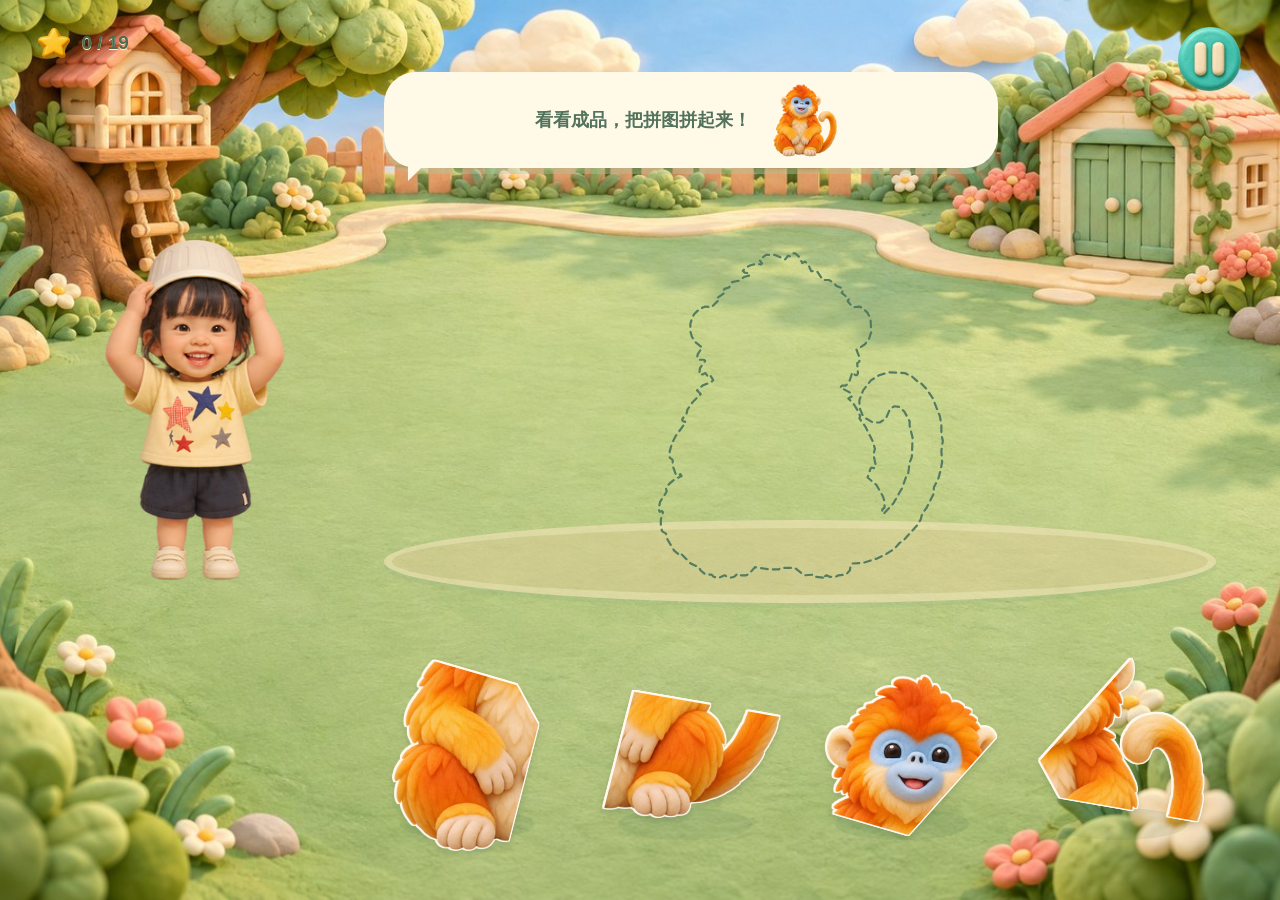
==== commit 1948cad6: "feat(bucket-captain): add memory and whole-picture transform modes" ====
--- a/games/bucket-captain/index.html
+++ b/games/bucket-captain/index.html
@@ -1 +1 @@
-<!doctype html><html lang="zh-CN"><head><meta charset="utf-8"><meta name="viewport" content="width=device-width,initial-scale=1,viewport-fit=cover"><meta name="theme-color" content="#bcd7be"><title>桶桶队长：宝藏大发现</title><link rel="stylesheet" href="game.css?v=54d7a864e7fb"></head><body><main id="game" class="game"><div class="medals" id="medals" aria-label="完成进度"></div><button class="pause" id="pause" aria-label="暂停" disabled></button><div class="wish"><button id="hint" aria-label="再听一次提示"><span id="instruction">小队长正在准备材料…</span><i class="item" id="wanted" aria-hidden="true"></i><i class="item" id="wanted2" aria-hidden="true" hidden></i></button></div><button id="captain" class="captain" aria-label="和桶桶队长打招呼"><i id="hero" class="hero"></i></button><section class="workshop" aria-label="制作台"><div class="rug"></div><div id="assembly" class="assembly" aria-label="把零件拖到这里"><div id="reference" class="puzzle-reference"></div><div id="slots"></div></div><div id="assembly2" class="assembly" hidden><div id="reference2" class="puzzle-reference"></div><div id="slots2" class="slots"></div></div><button id="creation2" class="creation item" hidden aria-label="点另一位小伙伴玩耍"></button><button id="creation" class="creation item" hidden aria-label="点作品玩耍"><span class="rider" aria-hidden="true"><i class="hero"></i></span></button><div class="build-puff" id="puff" aria-hidden="true">✦</div></section><div class="choices" id="choices" aria-label="拖动拼图零件"></div><button id="next" class="next" hidden aria-label="下一个拼图"><i aria-hidden="true"></i><span>下一站</span></button><div id="feedback" class="feedback" role="status" aria-live="polite"></div><div id="sparkles" aria-hidden="true"></div><div id="menu" class="overlay" hidden><section class="menu" role="dialog" aria-modal="true" aria-labelledby="menu-title"><h1 id="menu-title">小队长，休息一下</h1><div class="menu-actions"><button id="resume" class="menu-option"><i aria-hidden="true"></i><span>继续探险</span></button><button id="sound" class="menu-option" aria-pressed="false"><i aria-hidden="true"></i><span>声音：开</span></button><button id="restart" class="menu-option"><i aria-hidden="true"></i><span>重新探险</span></button></div><div class="difficulty-picker" role="group" aria-label="拼图难度"><button data-difficulty="easy" aria-pressed="false"><i>✦</i><span>轻松</span><small>4 块 · 有分块提示</small></button><button data-difficulty="brain" aria-pressed="true"><i>✦✦</i><span>动脑</span><small>4～6 块 · 逐步升级</small></button><button data-difficulty="challenge" aria-pressed="false"><i>✦✦✦</i><span>挑战</span><small>8 块 · 混入其他零件</small></button><button data-difficulty="rotate" aria-pressed="false"><i>↻</i><span>空间高手</span><small>8 块 · 判断方向</small></button><button data-difficulty="mix" aria-pressed="false"><i>◇◇</i><span>混拼大师</span><small>双图 · 分类与旋转</small></button></div><p id="difficulty-note">调整难度会重新开始这一幅</p></section></div></main><script src="puzzle-cuts.js?v=54d7a864e7fb"></script><script src="game.js?v=54d7a864e7fb"></script></body></html>
+<!doctype html><html lang="zh-CN"><head><meta charset="utf-8"><meta name="viewport" content="width=device-width,initial-scale=1,viewport-fit=cover"><meta name="theme-color" content="#bcd7be"><title>桶桶队长：宝藏大发现</title><link rel="stylesheet" href="game.css?v=91c45af78a2e"></head><body><main id="game" class="game"><div class="medals" id="medals" aria-label="完成进度"></div><button class="pause" id="pause" aria-label="暂停" disabled></button><div class="wish"><button id="hint" aria-label="再听一次提示"><span id="instruction">小队长正在准备材料…</span><i class="item" id="wanted" aria-hidden="true"></i><i class="item" id="wanted2" aria-hidden="true" hidden></i></button></div><button id="captain" class="captain" aria-label="和桶桶队长打招呼"><i id="hero" class="hero"></i></button><section class="workshop" aria-label="制作台"><div class="rug"></div><div id="assembly" class="assembly" aria-label="把零件拖到这里"><div id="reference" class="puzzle-reference"></div><div class="memory-pad" aria-hidden="true"></div><i id="preview" class="memory-preview" hidden></i><div id="slots"></div></div><div id="assembly2" class="assembly" hidden><div id="reference2" class="puzzle-reference"></div><div class="memory-pad" aria-hidden="true"></div><i id="preview2" class="memory-preview" hidden></i><div id="slots2" class="slots"></div></div><button id="creation2" class="creation item" hidden aria-label="点另一位小伙伴玩耍"></button><button id="creation" class="creation item" hidden aria-label="点作品玩耍"><span class="rider" aria-hidden="true"><i class="hero"></i></span></button><div class="build-puff" id="puff" aria-hidden="true">✦</div></section><div class="choices" id="choices" aria-label="拖动拼图零件"></div><button id="remember" class="remember" hidden><i aria-hidden="true"></i><span>记住啦</span></button><button id="next" class="next" hidden aria-label="下一个拼图"><i aria-hidden="true"></i><span>下一站</span></button><div id="feedback" class="feedback" role="status" aria-live="polite"></div><div id="sparkles" aria-hidden="true"></div><div id="menu" class="overlay" hidden><section class="menu" role="dialog" aria-modal="true" aria-labelledby="menu-title"><h1 id="menu-title">小队长，休息一下</h1><div class="menu-actions"><button id="resume" class="menu-option"><i aria-hidden="true"></i><span>继续探险</span></button><button id="sound" class="menu-option" aria-pressed="false"><i aria-hidden="true"></i><span>声音：开</span></button><button id="restart" class="menu-option"><i aria-hidden="true"></i><span>重新探险</span></button></div><div class="difficulty-picker" role="group" aria-label="拼图难度"><button data-difficulty="easy" aria-pressed="false"><i>✦</i><span>轻松</span><small>4 块 · 有分块提示</small></button><button data-difficulty="brain" aria-pressed="true"><i>✦✦</i><span>动脑</span><small>4～6 块 · 逐步升级</small></button><button data-difficulty="challenge" aria-pressed="false"><i>✦✦✦</i><span>挑战</span><small>8 块 · 混入其他零件</small></button><button data-difficulty="rotate" aria-pressed="false"><i>↻</i><span>空间高手</span><small>8 块 · 判断方向</small></button><button data-difficulty="mix" aria-pressed="false"><i>◇◇</i><span>混拼大师</span><small>双图 · 分类与旋转</small></button><button data-difficulty="memory" aria-pressed="false"><i>✧</i><span>记忆大师</span><small>收起参考 · 凭记忆拼</small></button><button data-difficulty="transform" aria-pressed="false"><i>⤾</i><span>空间变换大师</span><small>双图 · 整体换方向</small></button></div><p id="difficulty-note">调整难度会重新开始这一幅</p></section></div></main><script src="puzzle-cuts.js?v=91c45af78a2e"></script><script src="game.js?v=91c45af78a2e"></script></body></html>
--- a/games/bucket-captain/game.css
+++ b/games/bucket-captain/game.css
@@ -39,3 +39,6 @@
  .game{height:100%;--board-size:min(65vw,42vh);--tray-width:68vw}.choices{--piece-side:max(44px,min(calc(var(--tray-width) / var(--tray-cols,4) - 8px),calc(30vh / var(--tray-rows,2) - 6px)));grid-template-columns:repeat(var(--tray-cols,4),var(--piece-side))!important;grid-template-rows:repeat(var(--tray-rows,2),var(--piece-side))!important}.choice.puzzle-choice{width:var(--piece-side)!important;height:var(--piece-side)!important}.assembly,.creation{width:var(--board-size)!important;height:var(--board-size)!important;left:calc((100% - var(--board-size)) / 2)!important;top:calc((100% - var(--board-size)) / 2)!important}.mixed-mode{--board-size:min(calc((79vw - 12px) / 2),42vh);--tray-width:76vw}.mixed-mode #assembly,.mixed-mode #creation{left:calc((50% - 6px - var(--board-size)) / 2)!important}.mixed-mode #assembly2,.mixed-mode #creation2{left:calc(50% + 6px + (50% - 6px - var(--board-size)) / 2)!important}
  @media(orientation:portrait){.game{--board-size:min(77vw,37vh);--tray-width:94vw}.mixed-mode{--board-size:min(calc((94vw - 12px) / 2),36vh);--tray-width:94vw}}
 }
+/* Memory and whole-picture transforms keep source art independent of target art. */
+.target-art,.creation-art,.memory-preview{position:absolute;inset:0;width:100%;height:100%;background-size:100% 100%;background-repeat:no-repeat;pointer-events:none;transform-origin:50% 50%}.memory-pad{display:none;position:absolute;inset:0;border:3px dashed #fff5ce99;border-radius:28px;background:#fff3d92b;box-shadow:inset 0 0 30px #efdfad22;pointer-events:none}.memory-mode .memory-pad{display:block}.memory-mode .puzzle-reference{visibility:hidden}.memory-mode .rug{opacity:.25}.memory-preview{filter:drop-shadow(0 5px 3px #36584228)}.remember{position:absolute;left:50%;bottom:6%;transform:translateX(-50%);width:155px;min-height:105px;padding:0;z-index:8;background:transparent;color:#416d54;font-size:20px;font-weight:bold;text-shadow:0 1px #fff5db}.remember i{display:block;width:75px;height:75px;margin:0 auto 6px;background:url('assets/menu-icons.png') 0 center/300% 100% no-repeat;pointer-events:none}.remember span{display:block;line-height:1.4}.remember:active i{transform:scale(.95)}.memory-study .wish{max-width:74%}.memory-study .assembly{border-radius:28px}.memory-peeking .wish button{box-shadow:0 0 0 3px #f7d98d88,0 6px 0 #a8c7a466}.difficulty-picker button:nth-child(4),.difficulty-picker button:nth-child(5){grid-column:span 3}.difficulty-picker button:nth-child(6),.difficulty-picker button:nth-child(7){grid-column:span 3}.difficulty-picker button:nth-child(n+4) span{font-size:17px}.menu{padding-top:22px;padding-bottom:20px}.menu h1{margin-bottom:17px}.difficulty-picker{margin-top:18px;padding-top:14px;gap:8px}.difficulty-picker button{min-height:82px;padding:7px 4px 9px}.difficulty-picker i{min-height:20px}.difficulty-picker span{margin:3px 0}#difficulty-note{margin-top:14px}
+@media(max-width:600px){.difficulty-picker button:nth-child(n+4) span{font-size:15px}.difficulty-picker button{min-height:76px}.memory-study #instruction{font-size:13px}.memory-pad{border-width:2px;border-radius:18px}.remember{bottom:7%;font-size:18px}.remember i{width:70px;height:70px}}
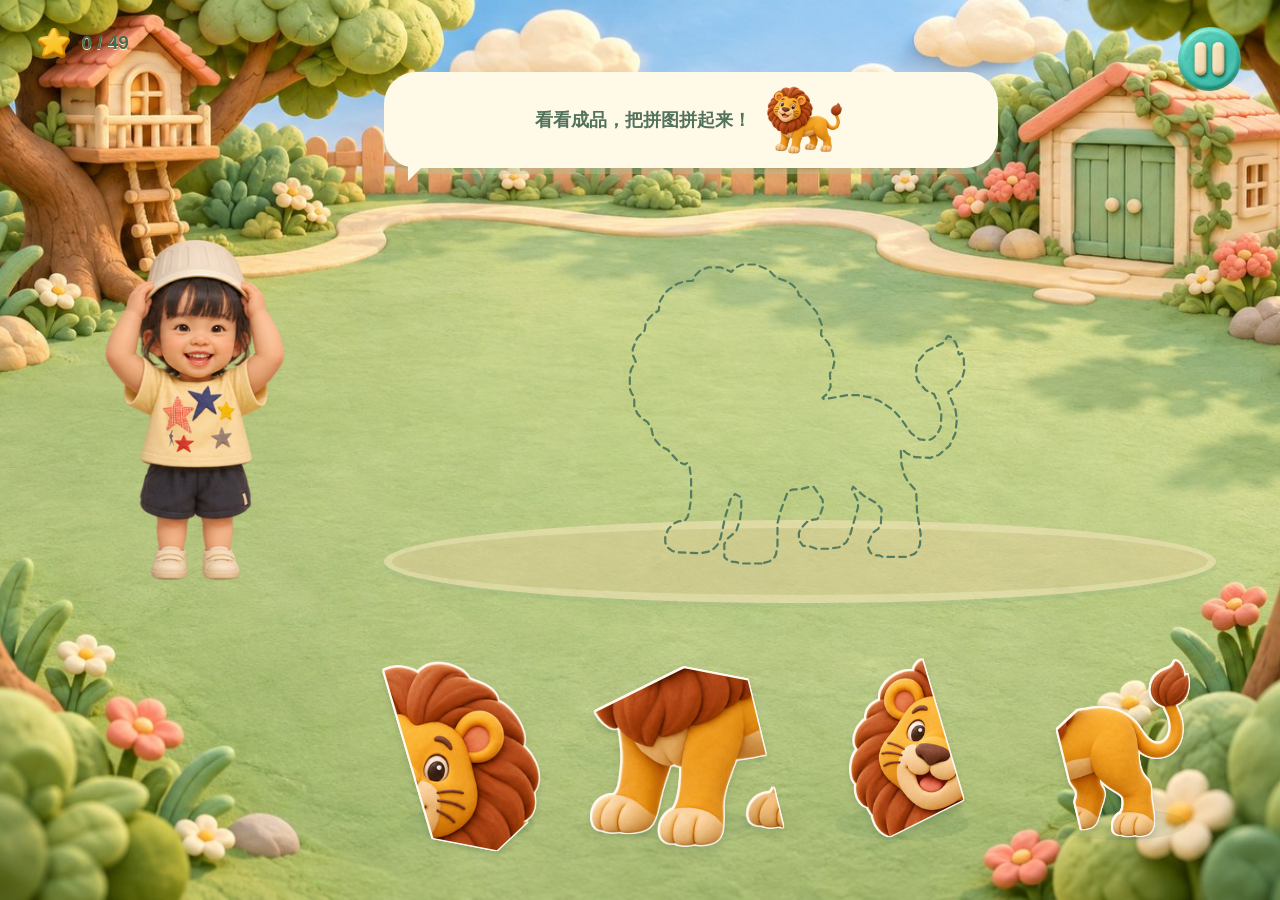
==== commit 4abd38f6: "feat(bucket-captain): add thirty everyday discovery puzzles" ====
--- a/games/bucket-captain/index.html
+++ b/games/bucket-captain/index.html
@@ -1 +1 @@
-<!doctype html><html lang="zh-CN"><head><meta charset="utf-8"><meta name="viewport" content="width=device-width,initial-scale=1,viewport-fit=cover"><meta name="theme-color" content="#bcd7be"><title>桶桶队长：宝藏大发现</title><link rel="stylesheet" href="game.css?v=91c45af78a2e"></head><body><main id="game" class="game"><div class="medals" id="medals" aria-label="完成进度"></div><button class="pause" id="pause" aria-label="暂停" disabled></button><div class="wish"><button id="hint" aria-label="再听一次提示"><span id="instruction">小队长正在准备材料…</span><i class="item" id="wanted" aria-hidden="true"></i><i class="item" id="wanted2" aria-hidden="true" hidden></i></button></div><button id="captain" class="captain" aria-label="和桶桶队长打招呼"><i id="hero" class="hero"></i></button><section class="workshop" aria-label="制作台"><div class="rug"></div><div id="assembly" class="assembly" aria-label="把零件拖到这里"><div id="reference" class="puzzle-reference"></div><div class="memory-pad" aria-hidden="true"></div><i id="preview" class="memory-preview" hidden></i><div id="slots"></div></div><div id="assembly2" class="assembly" hidden><div id="reference2" class="puzzle-reference"></div><div class="memory-pad" aria-hidden="true"></div><i id="preview2" class="memory-preview" hidden></i><div id="slots2" class="slots"></div></div><button id="creation2" class="creation item" hidden aria-label="点另一位小伙伴玩耍"></button><button id="creation" class="creation item" hidden aria-label="点作品玩耍"><span class="rider" aria-hidden="true"><i class="hero"></i></span></button><div class="build-puff" id="puff" aria-hidden="true">✦</div></section><div class="choices" id="choices" aria-label="拖动拼图零件"></div><button id="remember" class="remember" hidden><i aria-hidden="true"></i><span>记住啦</span></button><button id="next" class="next" hidden aria-label="下一个拼图"><i aria-hidden="true"></i><span>下一站</span></button><div id="feedback" class="feedback" role="status" aria-live="polite"></div><div id="sparkles" aria-hidden="true"></div><div id="menu" class="overlay" hidden><section class="menu" role="dialog" aria-modal="true" aria-labelledby="menu-title"><h1 id="menu-title">小队长，休息一下</h1><div class="menu-actions"><button id="resume" class="menu-option"><i aria-hidden="true"></i><span>继续探险</span></button><button id="sound" class="menu-option" aria-pressed="false"><i aria-hidden="true"></i><span>声音：开</span></button><button id="restart" class="menu-option"><i aria-hidden="true"></i><span>重新探险</span></button></div><div class="difficulty-picker" role="group" aria-label="拼图难度"><button data-difficulty="easy" aria-pressed="false"><i>✦</i><span>轻松</span><small>4 块 · 有分块提示</small></button><button data-difficulty="brain" aria-pressed="true"><i>✦✦</i><span>动脑</span><small>4～6 块 · 逐步升级</small></button><button data-difficulty="challenge" aria-pressed="false"><i>✦✦✦</i><span>挑战</span><small>8 块 · 混入其他零件</small></button><button data-difficulty="rotate" aria-pressed="false"><i>↻</i><span>空间高手</span><small>8 块 · 判断方向</small></button><button data-difficulty="mix" aria-pressed="false"><i>◇◇</i><span>混拼大师</span><small>双图 · 分类与旋转</small></button><button data-difficulty="memory" aria-pressed="false"><i>✧</i><span>记忆大师</span><small>收起参考 · 凭记忆拼</small></button><button data-difficulty="transform" aria-pressed="false"><i>⤾</i><span>空间变换大师</span><small>双图 · 整体换方向</small></button></div><p id="difficulty-note">调整难度会重新开始这一幅</p></section></div></main><script src="puzzle-cuts.js?v=91c45af78a2e"></script><script src="game.js?v=91c45af78a2e"></script></body></html>
+<!doctype html><html lang="zh-CN"><head><meta charset="utf-8"><meta name="viewport" content="width=device-width,initial-scale=1,viewport-fit=cover"><meta name="theme-color" content="#bcd7be"><title>桶桶队长：宝藏大发现</title><link rel="stylesheet" href="game.css?v=caca9936a4da"></head><body><main id="game" class="game"><div class="medals" id="medals" aria-label="完成进度"></div><button class="pause" id="pause" aria-label="暂停" disabled></button><div class="wish"><button id="hint" aria-label="再听一次提示"><span id="instruction">小队长正在准备材料…</span><i class="item" id="wanted" aria-hidden="true"></i><i class="item" id="wanted2" aria-hidden="true" hidden></i></button></div><button id="captain" class="captain" aria-label="和桶桶队长打招呼"><i id="hero" class="hero"></i></button><section class="workshop" aria-label="制作台"><div class="rug"></div><div id="assembly" class="assembly" aria-label="把零件拖到这里"><div id="reference" class="puzzle-reference"></div><div class="memory-pad" aria-hidden="true"></div><i id="preview" class="memory-preview" hidden></i><div id="slots"></div></div><div id="assembly2" class="assembly" hidden><div id="reference2" class="puzzle-reference"></div><div class="memory-pad" aria-hidden="true"></div><i id="preview2" class="memory-preview" hidden></i><div id="slots2" class="slots"></div></div><button id="creation2" class="creation item" hidden aria-label="点另一位小伙伴玩耍"></button><button id="creation" class="creation item" hidden aria-label="点作品玩耍"><span class="rider" aria-hidden="true"><i class="hero"></i></span></button><div class="build-puff" id="puff" aria-hidden="true">✦</div></section><div class="choices" id="choices" aria-label="拖动拼图零件"></div><button id="remember" class="remember" hidden><i aria-hidden="true"></i><span>记住啦</span></button><button id="next" class="next" hidden aria-label="下一个拼图"><i aria-hidden="true"></i><span>下一站</span></button><div id="feedback" class="feedback" role="status" aria-live="polite"></div><div id="sparkles" aria-hidden="true"></div><div id="menu" class="overlay" hidden><section class="menu" role="dialog" aria-modal="true" aria-labelledby="menu-title"><h1 id="menu-title">小队长，休息一下</h1><div class="menu-actions"><button id="resume" class="menu-option"><i aria-hidden="true"></i><span>继续探险</span></button><button id="sound" class="menu-option" aria-pressed="false"><i aria-hidden="true"></i><span>声音：开</span></button><button id="restart" class="menu-option"><i aria-hidden="true"></i><span>重新探险</span></button></div><div class="difficulty-picker" role="group" aria-label="拼图难度"><button data-difficulty="easy" aria-pressed="false"><i>✦</i><span>轻松</span><small>4 块 · 有分块提示</small></button><button data-difficulty="brain" aria-pressed="true"><i>✦✦</i><span>动脑</span><small>4～6 块 · 逐步升级</small></button><button data-difficulty="challenge" aria-pressed="false"><i>✦✦✦</i><span>挑战</span><small>8 块 · 混入其他零件</small></button><button data-difficulty="rotate" aria-pressed="false"><i>↻</i><span>空间高手</span><small>8 块 · 判断方向</small></button><button data-difficulty="mix" aria-pressed="false"><i>◇◇</i><span>混拼大师</span><small>双图 · 分类与旋转</small></button><button data-difficulty="memory" aria-pressed="false"><i>✧</i><span>记忆大师</span><small>收起参考 · 凭记忆拼</small></button><button data-difficulty="transform" aria-pressed="false"><i>⤾</i><span>空间变换大师</span><small>双图 · 整体换方向</small></button></div><p id="difficulty-note">调整难度会重新开始这一幅</p></section></div></main><script src="puzzle-cuts.js?v=caca9936a4da"></script><script src="discovery-items.js?v=caca9936a4da"></script><script src="game.js?v=caca9936a4da"></script></body></html>
--- a/games/bucket-captain/game.css
+++ b/games/bucket-captain/game.css
@@ -42,3 +42,4 @@
 /* Memory and whole-picture transforms keep source art independent of target art. */
 .target-art,.creation-art,.memory-preview{position:absolute;inset:0;width:100%;height:100%;background-size:100% 100%;background-repeat:no-repeat;pointer-events:none;transform-origin:50% 50%}.memory-pad{display:none;position:absolute;inset:0;border:3px dashed #fff5ce99;border-radius:28px;background:#fff3d92b;box-shadow:inset 0 0 30px #efdfad22;pointer-events:none}.memory-mode .memory-pad{display:block}.memory-mode .puzzle-reference{visibility:hidden}.memory-mode .rug{opacity:.25}.memory-preview{filter:drop-shadow(0 5px 3px #36584228)}.remember{position:absolute;left:50%;bottom:6%;transform:translateX(-50%);width:155px;min-height:105px;padding:0;z-index:8;background:transparent;color:#416d54;font-size:20px;font-weight:bold;text-shadow:0 1px #fff5db}.remember i{display:block;width:75px;height:75px;margin:0 auto 6px;background:url('assets/menu-icons.png') 0 center/300% 100% no-repeat;pointer-events:none}.remember span{display:block;line-height:1.4}.remember:active i{transform:scale(.95)}.memory-study .wish{max-width:74%}.memory-study .assembly{border-radius:28px}.memory-peeking .wish button{box-shadow:0 0 0 3px #f7d98d88,0 6px 0 #a8c7a466}.difficulty-picker button:nth-child(4),.difficulty-picker button:nth-child(5){grid-column:span 3}.difficulty-picker button:nth-child(6),.difficulty-picker button:nth-child(7){grid-column:span 3}.difficulty-picker button:nth-child(n+4) span{font-size:17px}.menu{padding-top:22px;padding-bottom:20px}.menu h1{margin-bottom:17px}.difficulty-picker{margin-top:18px;padding-top:14px;gap:8px}.difficulty-picker button{min-height:82px;padding:7px 4px 9px}.difficulty-picker i{min-height:20px}.difficulty-picker span{margin:3px 0}#difficulty-note{margin-top:14px}
 @media(max-width:600px){.difficulty-picker button:nth-child(n+4) span{font-size:15px}.difficulty-picker button{min-height:76px}.memory-study #instruction{font-size:13px}.memory-pad{border-width:2px;border-radius:18px}.remember{bottom:7%;font-size:18px}.remember i{width:70px;height:70px}}
+.creation.discovery{animation:discovery-bounce 1.35s ease-in-out}@keyframes discovery-bounce{22%{transform:translateY(-13px) rotate(-4deg)}48%{transform:translateY(0) rotate(3deg)}72%{transform:translateY(-7px) rotate(-2deg)}100%{transform:none}}@media(prefers-reduced-motion:reduce){.creation.discovery{animation:none}}
